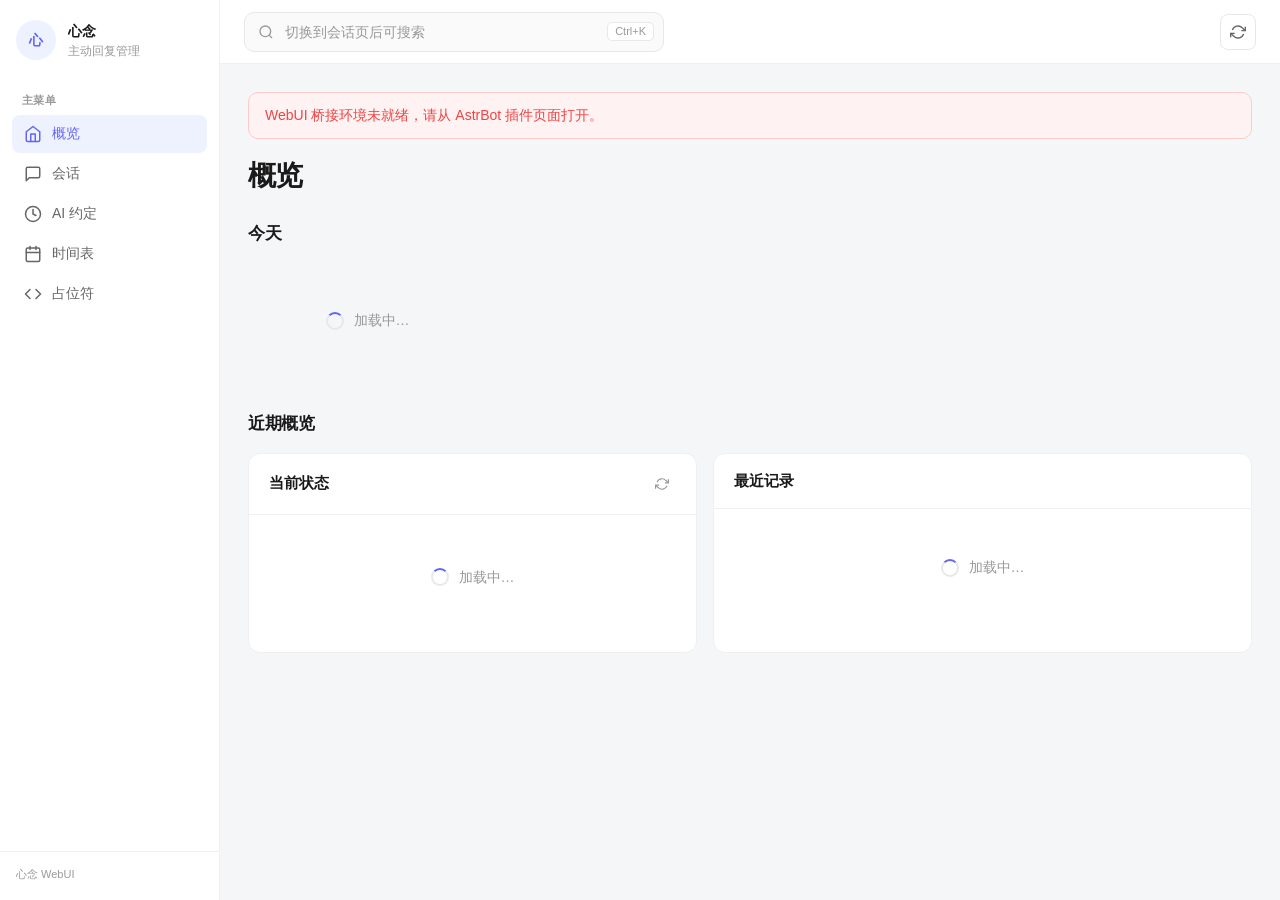
==== pages/webui/index.html @ fadb75a8 "feat(calendar): AI 预览加「全部清空」按钮 + 应用后提示因日期非法被跳过的条数 Co-Authored-By: Devin AI <158243242+devin-ai-integ" ====
<!doctype html>
<html lang="">
  <head>
    <meta charset="utf-8" />
    <meta name="viewport" content="width=device-width, initial-scale=1" />
    <title></title>
    <link rel="stylesheet" href="./style.css" />
  </head>
  <body>
    <div class="app">
      <aside class="sidebar" id="sidebar">
        <div class="sidebar-user">
          <div class="avatar" id="sidebar-avatar" aria-hidden="true"></div>
          <div class="user-meta">
            <div class="user-name" id="sidebar-plugin-name"></div>
            <div class="user-role" id="sidebar-plugin-role"></div>
          </div>
        </div>

        <nav class="sidebar-nav" id="sidebar-nav" aria-label="">
          <div class="nav-section-label" id="nav-section-main"></div>
          <button type="button" class="nav-item active" data-view="dashboard" id="nav-dashboard">
            <span class="nav-icon" aria-hidden="true">
              <svg viewBox="0 0 24 24"><path d="M3 9l9-7 9 7v11a2 2 0 0 1-2 2H5a2 2 0 0 1-2-2z"/><polyline points="9 22 9 12 15 12 15 22"/></svg>
            </span>
            <span class="nav-label" id="nav-label-dashboard"></span>
          </button>
          <button type="button" class="nav-item" data-view="sessions" id="nav-sessions">
            <span class="nav-icon" aria-hidden="true">
              <svg viewBox="0 0 24 24"><path d="M21 15a2 2 0 0 1-2 2H7l-4 4V5a2 2 0 0 1 2-2h14a2 2 0 0 1 2 2z"/></svg>
            </span>
            <span class="nav-label" id="nav-label-sessions"></span>
          </button>
          <button type="button" class="nav-item" data-view="schedules" id="nav-schedules">
            <span class="nav-icon" aria-hidden="true">
              <svg viewBox="0 0 24 24"><circle cx="12" cy="12" r="10"/><polyline points="12 6 12 12 16 14"/></svg>
            </span>
            <span class="nav-label" id="nav-label-schedules"></span>
          </button>
          <button type="button" class="nav-item" data-view="calendar" id="nav-calendar">
            <span class="nav-icon" aria-hidden="true">
              <svg viewBox="0 0 24 24"><rect x="3" y="4" width="18" height="18" rx="2" ry="2"/><line x1="16" y1="2" x2="16" y2="6"/><line x1="8" y1="2" x2="8" y2="6"/><line x1="3" y1="10" x2="21" y2="10"/></svg>
            </span>
            <span class="nav-label" id="nav-label-calendar"></span>
          </button>
          <button type="button" class="nav-item" data-view="placeholders" id="nav-placeholders">
            <span class="nav-icon" aria-hidden="true">
              <svg viewBox="0 0 24 24"><polyline points="16 18 22 12 16 6"/><polyline points="8 6 2 12 8 18"/></svg>
            </span>
            <span class="nav-label" id="nav-label-placeholders"></span>
          </button>
        </nav>

        <div class="sidebar-footer">
          <span id="sidebar-version"></span>
        </div>
      </aside>

      <div class="app-main">
        <header class="topbar">
          <button type="button" class="menu-toggle" id="menu-toggle" aria-label="">
            <svg viewBox="0 0 24 24" aria-hidden="true"><line x1="3" y1="12" x2="21" y2="12"/><line x1="3" y1="6" x2="21" y2="6"/><line x1="3" y1="18" x2="21" y2="18"/></svg>
          </button>

          <div class="search-box">
            <svg class="search-icon" viewBox="0 0 24 24" aria-hidden="true"><circle cx="11" cy="11" r="8"/><line x1="21" y1="21" x2="16.65" y2="16.65"/></svg>
            <input type="search" id="search-input" autocomplete="off" />
            <kbd class="search-kbd" id="search-kbd" hidden></kbd>
          </div>

          <div class="topbar-tools">
            <button type="button" class="tool-btn" id="btn-refresh" title="">
              <svg viewBox="0 0 24 24" aria-hidden="true"><path d="M23 4v6h-6"/><path d="M1 20v-6h6"/><path d="M3.51 9a9 9 0 0 1 14.85-3.36L23 10M1 14l4.64 4.36A9 9 0 0 0 20.49 15"/></svg>
            </button>
            <button type="button" class="tool-btn tool-btn-primary" id="btn-add-session" style="display:none;">
              <svg viewBox="0 0 24 24" aria-hidden="true"><line x1="12" y1="5" x2="12" y2="19"/><line x1="5" y1="12" x2="19" y2="12"/></svg>
            </button>
          </div>
        </header>

        <main class="content">
          <div id="global-error" class="alert alert-error" style="display:none;" role="alert"></div>

          <div class="view view-active" id="view-dashboard" data-view="dashboard">
            <header class="page-header">
              <h1 class="page-title" id="page-title-dashboard"></h1>
            </header>

            <section class="content-section">
              <h2 class="section-title" id="section-today"></h2>
              <div class="metrics-grid" id="dash-stats-grid">
                <div class="loading"><div class="spinner"></div><span class="loading-text"></span></div>
              </div>
            </section>

            <section class="content-section">
              <h2 class="section-title" id="section-recent"></h2>
              <div class="panel-grid">
                <article class="panel">
                  <header class="panel-head">
                    <h3 class="panel-title" id="hdr-plugin-status"></h3>
                    <button type="button" class="panel-action" id="btn-refresh-panel" title="">
                      <svg viewBox="0 0 24 24" aria-hidden="true"><path d="M23 4v6h-6"/><path d="M1 20v-6h6"/><path d="M3.51 9a9 9 0 0 1 14.85-3.36L23 10M1 14l4.64 4.36A9 9 0 0 0 20.49 15"/></svg>
                    </button>
                  </header>
                  <div class="panel-body" id="plugin-status-rows">
                    <div class="loading"><div class="spinner"></div><span class="loading-text"></span></div>
                  </div>
                </article>

                <article class="panel">
                  <header class="panel-head">
                    <h3 class="panel-title" id="hdr-recent-activity"></h3>
                  </header>
                  <div class="panel-body panel-body-flush" id="timeline">
                    <div class="loading"><div class="spinner"></div><span class="loading-text"></span></div>
                  </div>
                </article>
              </div>
            </section>
          </div>

          <div class="view" id="view-schedules" data-view="schedules">
            <header class="page-header">
              <h1 class="page-title" id="page-title-schedules"></h1>
            </header>
            <article class="panel panel-table">
              <header class="panel-head">
                <h3 class="panel-title" id="hdr-schedule-list"></h3>
              </header>
              <div class="panel-body panel-body-flush" id="schedules-container">
                <div class="loading"><div class="spinner"></div><span class="loading-text"></span></div>
              </div>
            </article>
          </div>

          <div class="view" id="view-placeholders" data-view="placeholders">
            <header class="page-header">
              <h1 class="page-title" id="page-title-placeholders"></h1>
              <p class="page-subtitle" id="placeholders-subtitle"></p>
            </header>
            <div id="placeholders-container"></div>
          </div>

          <div class="view" id="view-calendar" data-view="calendar">
            <header class="page-header">
              <h1 class="page-title" id="page-title-calendar"></h1>
              <p class="page-subtitle" id="calendar-subtitle"></p>
            </header>

            <section class="content-section">
              <div class="calendar-toggle-row">
                <label class="switch">
                  <input type="checkbox" id="calendar-enable-toggle" />
                  <span class="switch-track" aria-hidden="true"></span>
                </label>
                <div class="calendar-toggle-text">
                  <span class="calendar-toggle-label" id="calendar-enable-label"></span>
                  <span class="calendar-toggle-hint" id="calendar-enable-hint"></span>
                </div>
              </div>
            </section>

            <div id="calendar-disabled-state" style="display:none;"></div>

            <section class="content-section" id="calendar-body" style="display:none;">
              <article class="panel" style="margin-bottom:16px;">
                <header class="panel-head">
                  <h3 class="panel-title" id="calendar-display-title"></h3>
                </header>
                <div class="panel-body">
                  <div class="cal-settings-row">
                    <div class="cal-form-field">
                      <label id="cal-sep-label" for="cal-sep-input"></label>
                      <input type="text" id="cal-sep-input" maxlength="20" />
                      <span class="cal-field-hint" id="cal-sep-hint"></span>
                    </div>
                    <div class="cal-form-field">
                      <label id="cal-empty-label" for="cal-empty-input"></label>
                      <input type="text" id="cal-empty-input" maxlength="200" />
                      <span class="cal-field-hint" id="cal-empty-hint"></span>
                    </div>
                    <button type="button" class="btn btn-ghost btn-sm" id="cal-settings-save"></button>
                  </div>
                </div>
              </article>

              <article class="panel" style="margin-bottom:16px;">
                <header class="panel-head">
                  <h3 class="panel-title" id="cal-ai-title"></h3>
                </header>
                <div class="panel-body">
                  <p class="cal-ai-subtitle" id="cal-ai-subtitle"></p>
                  <div class="cal-ai-form">
                    <div class="cal-form-field cal-ai-provider-field">
                      <label id="cal-ai-provider-label" for="cal-ai-provider"></label>
                      <select id="cal-ai-provider"></select>
                      <span class="cal-field-hint" id="cal-ai-provider-hint"></span>
                    </div>
                    <div class="cal-form-field">
                      <label id="cal-ai-prompt-label" for="cal-ai-prompt-input"></label>
                      <textarea id="cal-ai-prompt-input" rows="2" maxlength="200"></textarea>
                      <span class="cal-field-hint" id="cal-ai-prompt-hint"></span>
                    </div>
                    <div class="cal-ai-actions">
                      <button type="button" class="btn btn-primary btn-sm" id="cal-ai-generate"></button>
                    </div>
                  </div>
                  <div class="cal-ai-result" id="cal-ai-result" style="display:none;">
                    <div class="cal-ai-result-head">
                      <span class="cal-ai-result-title" id="cal-ai-result-title"></span>
                      <div class="cal-ai-result-head-actions">
                        <button type="button" class="btn btn-ghost btn-sm cal-ai-add-row" id="cal-ai-add-row"></button>
                        <button type="button" class="btn btn-ghost btn-sm cal-ai-clear-all" id="cal-ai-clear-all"></button>
                      </div>
                    </div>
                    <div class="cal-ai-preview" id="cal-ai-preview"></div>
                    <p class="cal-field-hint cal-ai-apply-hint" id="cal-ai-apply-hint"></p>
                    <div class="cal-ai-result-actions">
                      <button type="button" class="btn btn-ghost btn-sm" id="cal-ai-apply-merge"></button>
                      <button type="button" class="btn btn-primary btn-sm" id="cal-ai-apply-replace"></button>
                    </div>
                  </div>
                </div>
              </article>

              <article class="panel">
                <header class="panel-head calendar-head">
                  <div class="calendar-nav">
                    <button type="button" class="tool-btn" id="cal-prev" title="">
                      <svg viewBox="0 0 24 24" aria-hidden="true"><polyline points="15 18 9 12 15 6"/></svg>
                    </button>
                    <h3 class="panel-title calendar-month-title" id="calendar-month-title"></h3>
                    <button type="button" class="tool-btn" id="cal-next" title="">
                      <svg viewBox="0 0 24 24" aria-hidden="true"><polyline points="9 18 15 12 9 6"/></svg>
                    </button>
                    <button type="button" class="btn btn-ghost btn-sm" id="cal-today"></button>
                  </div>
                  <div class="calendar-tools">
                    <button type="button" class="btn btn-ghost btn-sm" id="cal-import"></button>
                    <button type="button" class="btn btn-ghost btn-sm" id="cal-export"></button>
                    <button type="button" class="btn btn-ghost btn-sm" id="cal-clear-month"></button>
                    <button type="button" class="btn btn-ghost btn-sm" id="cal-clear-year"></button>
                    <button type="button" class="btn btn-danger btn-sm" id="cal-clear-all"></button>
                    <input type="file" id="cal-import-file" accept=".yaml,.yml,application/x-yaml,text/yaml" hidden />
                  </div>
                </header>
                <div class="panel-body">
                  <div class="calendar-weekdays" id="calendar-weekdays"></div>
                  <div class="calendar-grid" id="calendar-grid"></div>
                </div>
              </article>
            </section>
          </div>

          <div class="view" id="view-sessions" data-view="sessions">
            <header class="page-header">
              <h1 class="page-title" id="page-title-sessions"></h1>
            </header>

            <section class="content-section">
              <div class="metrics-grid metrics-grid-3" id="sess-stats-grid">
                <div class="metric-card">
                  <div class="metric-card-top">
                    <span class="metric-label" id="lbl-stat-total"></span>
                  </div>
                  <div class="metric-value" id="count-total">—</div>
                </div>
                <div class="metric-card">
                  <div class="metric-card-top">
                    <span class="metric-label" id="lbl-stat-active"></span>
                  </div>
                  <div class="metric-value metric-value--success" id="count-active">—</div>
                </div>
                <div class="metric-card">
                  <div class="metric-card-top">
                    <span class="metric-label" id="lbl-stat-inactive"></span>
                  </div>
                  <div class="metric-value" id="count-inactive">—</div>
                </div>
              </div>
            </section>

            <article class="panel panel-table">
              <header class="panel-head">
                <h3 class="panel-title" id="hdr-session-list"></h3>
              </header>
              <div class="panel-body panel-body-flush" id="sessions-container">
                <div class="loading"><div class="spinner"></div><span class="loading-text"></span></div>
              </div>
            </article>
          </div>
        </main>
      </div>
    </div>

    <div class="sidebar-backdrop" id="sidebar-backdrop"></div>

    <div class="dialog-overlay" id="add-dialog" style="display:none;" role="dialog" aria-modal="true">
      <div class="dialog">
        <header class="dialog-header" id="dialog-add-title"></header>
        <div class="dialog-body">
          <label for="input-session-id" id="label-session-id"></label>
          <input type="text" id="input-session-id" />
          <div class="form-hint" id="session-id-hint"></div>
        </div>
        <footer class="dialog-footer">
          <button type="button" class="btn btn-ghost" id="btn-dialog-cancel"></button>
          <button type="button" class="btn btn-primary" id="submit-btn"></button>
        </footer>
      </div>
    </div>

    <div class="dialog-overlay" id="session-detail-dialog" style="display:none;" role="dialog" aria-modal="true" aria-labelledby="detail-title">
      <div class="dialog dialog-lg">
        <header class="dialog-header" id="detail-title"></header>
        <div class="dialog-body dialog-body-scroll" id="detail-body"></div>
        <footer class="dialog-footer">
          <button type="button" class="btn btn-ghost" id="btn-detail-close"></button>
        </footer>
      </div>
    </div>

    <div class="dialog-overlay" id="confirm-dialog" style="display:none;" role="alertdialog" aria-modal="true" aria-labelledby="confirm-title" aria-describedby="confirm-message">
      <div class="dialog">
        <header class="dialog-header" id="confirm-title"></header>
        <div class="dialog-body" id="confirm-message"></div>
        <footer class="dialog-footer">
          <button type="button" class="btn btn-ghost" id="btn-confirm-cancel"></button>
          <button type="button" class="btn btn-danger" id="btn-confirm-ok"></button>
        </footer>
      </div>
    </div>

    <div class="dialog-overlay" id="calendar-day-dialog" style="display:none;" role="dialog" aria-modal="true" aria-labelledby="cal-day-title">
      <div class="dialog dialog-lg">
        <header class="dialog-header" id="cal-day-title"></header>
        <div class="dialog-body dialog-body-scroll">
          <div id="cal-day-events"></div>
          <div class="cal-event-form">
            <label id="cal-form-text-label" for="cal-form-text"></label>
            <input type="text" id="cal-form-text" maxlength="200" />
            <div class="cal-form-row">
              <div class="cal-form-field">
                <label id="cal-form-year-label" for="cal-form-year"></label>
                <input type="number" id="cal-form-year" min="1970" max="9999" step="1" />
                <span class="cal-field-hint" id="cal-form-year-hint" style="display:none;"></span>
              </div>
              <div class="cal-form-field">
                <label id="cal-form-repeat-label" for="cal-form-repeat"></label>
                <select id="cal-form-repeat"></select>
              </div>
            </div>
          </div>
        </div>
        <footer class="dialog-footer">
          <button type="button" class="btn btn-ghost" id="cal-day-close"></button>
          <button type="button" class="btn btn-primary" id="cal-day-save"></button>
        </footer>
      </div>
    </div>

    <script type="module" src="./app.js"></script>
  </body>
</html>
---- pages/webui/style.css ----
:root {
  --bg: #f5f6f8;
  --sidebar-bg: #ffffff;
  --surface: #ffffff;
  --border: #f0f0f0;
  --border-strong: #e8e8e8;
  --text: #1a1a1a;
  --text-secondary: #666666;
  --text-muted: #999999;
  --primary: #6366f1;
  --primary-hover: #4f46e5;
  --primary-soft: #eef2ff;
  --success: #10b981;
  --success-soft: #ecfdf5;
  --warning: #f59e0b;
  --warning-soft: #fffbeb;
  --danger: #ef4444;
  --danger-soft: #fef2f2;
  --sidebar-w: 220px;
  --topbar-h: 64px;
  --radius: 10px;
  --radius-lg: 12px;
  --font: -apple-system, BlinkMacSystemFont, "Segoe UI", "Noto Sans SC", "PingFang SC", sans-serif;
  --mono: ui-monospace, Consolas, monospace;
  --ease: 160ms ease;
}

*,
*::before,
*::after {
  box-sizing: border-box;
  margin: 0;
  padding: 0;
}

html {
  background: var(--bg);
}

body {
  width: 100%;
  min-height: 100vh;
  color: var(--text);
  font-family: var(--font);
  font-size: 14px;
  line-height: 1.5;
  background: var(--bg);
  -webkit-font-smoothing: antialiased;
}

svg {
  display: block;
}

.app {
  display: flex;
  width: 100%;
  min-height: 100vh;
}

/* —— Sidebar —— */
.sidebar {
  position: fixed;
  top: 0;
  left: 0;
  bottom: 0;
  z-index: 40;
  display: flex;
  flex-direction: column;
  width: var(--sidebar-w);
  border-right: 1px solid var(--border);
  background: var(--sidebar-bg);
  transition: transform var(--ease);
}

.sidebar-user {
  display: flex;
  align-items: center;
  gap: 12px;
  padding: 20px 16px 16px;
}

.avatar {
  display: flex;
  width: 40px;
  height: 40px;
  align-items: center;
  justify-content: center;
  flex-shrink: 0;
  border-radius: 50%;
  color: var(--primary);
  background: var(--primary-soft);
  font-size: 0.875rem;
  font-weight: 700;
}

.user-name {
  overflow: hidden;
  color: var(--text);
  font-size: 0.875rem;
  font-weight: 600;
  text-overflow: ellipsis;
  white-space: nowrap;
}

.user-role {
  overflow: hidden;
  color: var(--text-muted);
  font-size: 0.75rem;
  text-overflow: ellipsis;
  white-space: nowrap;
}

.sidebar-nav {
  flex: 1;
  padding: 8px 12px;
  overflow-y: auto;
}

.nav-section-label {
  padding: 8px 10px 6px;
  color: var(--text-muted);
  font-size: 0.6875rem;
  font-weight: 600;
  letter-spacing: 0.04em;
  text-transform: uppercase;
}

.nav-item {
  display: flex;
  width: 100%;
  align-items: center;
  gap: 10px;
  margin-bottom: 2px;
  padding: 10px 12px;
  border: none;
  border-radius: 8px;
  color: var(--text-secondary);
  background: transparent;
  font-size: 0.875rem;
  font-weight: 500;
  text-align: left;
  cursor: pointer;
  transition: color var(--ease), background var(--ease);
}

.nav-item:hover {
  color: var(--text);
  background: #f9fafb;
}

.nav-item.active {
  color: var(--primary);
  background: var(--primary-soft);
}

.nav-icon {
  display: flex;
  width: 18px;
  height: 18px;
  flex-shrink: 0;
}

.nav-icon svg {
  width: 18px;
  height: 18px;
  stroke: currentColor;
  fill: none;
  stroke-width: 2;
  stroke-linecap: round;
  stroke-linejoin: round;
}

.sidebar-footer {
  padding: 14px 16px 18px;
  border-top: 1px solid var(--border);
  color: var(--text-muted);
  font-size: 0.6875rem;
  line-height: 1.5;
}

/* —— Main area —— */
.app-main {
  display: flex;
  min-width: 0;
  min-height: 100vh;
  margin-left: var(--sidebar-w);
  flex: 1;
  flex-direction: column;
  background: var(--bg);
}

.topbar {
  display: flex;
  height: var(--topbar-h);
  align-items: center;
  gap: 12px;
  padding: 0 24px;
  border-bottom: 1px solid var(--border);
  background: var(--surface);
  flex-shrink: 0;
}

.menu-toggle {
  display: none;
  width: 36px;
  height: 36px;
  align-items: center;
  justify-content: center;
  border: 1px solid var(--border-strong);
  border-radius: 8px;
  color: var(--text-secondary);
  background: var(--surface);
  cursor: pointer;
}

.menu-toggle svg {
  width: 18px;
  height: 18px;
  stroke: currentColor;
  fill: none;
  stroke-width: 2;
}

.search-box {
  position: relative;
  display: flex;
  flex: 1;
  max-width: 420px;
  align-items: center;
}

.search-icon {
  position: absolute;
  left: 14px;
  width: 16px;
  height: 16px;
  stroke: var(--text-muted);
  fill: none;
  stroke-width: 2;
  pointer-events: none;
}

.search-box input {
  width: 100%;
  height: 40px;
  padding: 0 72px 0 40px;
  border: 1px solid var(--border-strong);
  border-radius: 10px;
  outline: none;
  color: var(--text);
  background: #fafafa;
  font-size: 0.875rem;
  transition: border-color var(--ease), background var(--ease), box-shadow var(--ease);
}

.search-box input:focus {
  border-color: var(--primary);
  background: var(--surface);
  box-shadow: 0 0 0 3px rgba(99, 102, 241, 0.1);
}

.search-box input::placeholder {
  color: var(--text-muted);
}

.search-kbd {
  position: absolute;
  right: 10px;
  padding: 3px 7px;
  border: 1px solid var(--border-strong);
  border-radius: 5px;
  color: var(--text-muted);
  background: var(--surface);
  font-family: var(--font);
  font-size: 0.6875rem;
  line-height: 1;
  pointer-events: none;
}

.topbar-tools {
  display: flex;
  margin-left: auto;
  gap: 8px;
  align-items: center;
}

.tool-btn {
  display: inline-flex;
  width: 36px;
  height: 36px;
  align-items: center;
  justify-content: center;
  border: 1px solid var(--border-strong);
  border-radius: 8px;
  color: var(--text-secondary);
  background: var(--surface);
  cursor: pointer;
  transition: color var(--ease), border-color var(--ease), background var(--ease);
}

.tool-btn svg {
  width: 16px;
  height: 16px;
  stroke: currentColor;
  fill: none;
  stroke-width: 2;
}

.tool-btn:hover {
  color: var(--primary);
  border-color: #c7d2fe;
  background: var(--primary-soft);
}

.tool-btn-primary {
  border-color: var(--primary);
  color: #fff;
  background: var(--primary);
}

.tool-btn-primary:hover {
  border-color: var(--primary-hover);
  color: #fff;
  background: var(--primary-hover);
}

.content {
  flex: 1;
  padding: 28px 28px 32px;
  background: var(--bg);
}

.view {
  display: none;
}

.view.view-active {
  display: block;
  animation: fade-in 240ms ease;
}

@keyframes fade-in {
  from {
    opacity: 0;
    transform: translateY(6px);
  }
  to {
    opacity: 1;
    transform: translateY(0);
  }
}

.page-header {
  margin-bottom: 28px;
}

.page-title {
  color: var(--text);
  font-size: 1.75rem;
  font-weight: 700;
  letter-spacing: -0.03em;
  line-height: 1.2;
}

.page-subtitle {
  margin-top: 8px;
  color: var(--text-secondary);
  font-size: 0.875rem;
}

.content-section {
  margin-bottom: 32px;
}

.section-title {
  margin-bottom: 16px;
  color: var(--text);
  font-size: 1.0625rem;
  font-weight: 700;
  letter-spacing: -0.02em;
}

/* —— Metrics —— */
.metrics-grid {
  display: grid;
  grid-template-columns: repeat(4, 1fr);
  gap: 16px;
}

.metrics-grid-3 {
  grid-template-columns: repeat(3, 1fr);
}

.metric-card {
  padding: 20px 22px;
  border: 1px solid var(--border);
  border-radius: var(--radius-lg);
  background: var(--surface);
}

.metric-card-top {
  display: flex;
  align-items: center;
  justify-content: space-between;
  margin-bottom: 12px;
}

.metric-label {
  color: var(--text-muted);
  font-size: 0.8125rem;
  font-weight: 500;
}

.metric-value {
  color: var(--text);
  font-size: 1.875rem;
  font-weight: 700;
  letter-spacing: -0.03em;
  font-variant-numeric: tabular-nums;
  line-height: 1.1;
}

.metric-value--success {
  color: var(--success);
}

.metric-value .status-text {
  display: inline-flex;
  align-items: center;
  font-size: 1rem;
  font-weight: 600;
}

.status-dot {
  width: 7px;
  height: 7px;
  margin-right: 8px;
  border-radius: 50%;
}

.status-dot.running {
  background: var(--success);
}

.status-dot.stopped {
  background: #d1d5db;
}

/* —— Panels —— */
.panel-grid {
  display: grid;
  grid-template-columns: 1fr 1.2fr;
  gap: 16px;
}

.panel {
  overflow: hidden;
  border: 1px solid var(--border);
  border-radius: var(--radius-lg);
  background: var(--surface);
}

.panel-head {
  display: flex;
  align-items: center;
  justify-content: space-between;
  gap: 12px;
  padding: 16px 20px;
  border-bottom: 1px solid var(--border);
}

.panel-title {
  color: var(--text);
  font-size: 0.9375rem;
  font-weight: 600;
}

.panel-action {
  display: inline-flex;
  width: 28px;
  height: 28px;
  align-items: center;
  justify-content: center;
  border: none;
  border-radius: 6px;
  color: var(--text-muted);
  background: transparent;
  cursor: pointer;
  transition: color var(--ease), background var(--ease);
}

.panel-action svg {
  width: 14px;
  height: 14px;
  stroke: currentColor;
  fill: none;
  stroke-width: 2;
}

.panel-action:hover {
  color: var(--primary);
  background: var(--primary-soft);
}

.panel-body {
  padding: 4px 20px 16px;
}

.panel-body-flush {
  padding: 0;
}

.panel-meta {
  padding: 0 20px 12px;
  color: var(--text-muted);
  font-size: 0.75rem;
}

/* —— Info rows —— */
.info-row {
  display: flex;
  justify-content: space-between;
  align-items: center;
  gap: 16px;
  padding: 14px 0;
  border-bottom: 1px solid var(--border);
}

.info-row:last-child {
  border-bottom: none;
}

.info-label {
  color: var(--text-muted);
  font-size: 0.875rem;
}

.info-value {
  color: var(--text);
  font-size: 0.875rem;
  font-weight: 600;
}

.tags {
  display: flex;
  flex-wrap: wrap;
  justify-content: flex-end;
  gap: 8px;
}

.tag {
  display: inline-flex;
  align-items: center;
  gap: 5px;
  padding: 4px 12px;
  border-radius: 999px;
  font-size: 0.75rem;
  font-weight: 500;
}

.tag.on {
  color: var(--primary);
  background: var(--primary-soft);
}

.tag.off {
  color: var(--text-muted);
  background: #f3f4f6;
}

.tag-dot {
  width: 5px;
  height: 5px;
  border-radius: 50%;
  background: currentColor;
}

/* —— Activity list —— */
.activity-list {
  display: flex;
  flex-direction: column;
}

.activity-item {
  display: flex;
  align-items: center;
  justify-content: space-between;
  gap: 16px;
  padding: 16px 20px;
  border-bottom: 1px solid var(--border);
}

.activity-item:last-child {
  border-bottom: none;
}

.activity-main {
  min-width: 0;
  flex: 1;
}

.activity-title {
  margin-bottom: 4px;
  color: var(--text);
  font-size: 0.875rem;
  font-weight: 600;
}

.activity-desc {
  overflow: hidden;
  color: var(--text-muted);
  font-size: 0.8125rem;
  text-overflow: ellipsis;
  white-space: nowrap;
}

.activity-pill {
  flex-shrink: 0;
  padding: 4px 12px;
  border-radius: 999px;
  font-size: 0.75rem;
  font-weight: 500;
  white-space: nowrap;
}

.activity-pill.success {
  color: var(--primary);
  background: var(--primary-soft);
}

.activity-pill.warning {
  color: #b45309;
  background: var(--warning-soft);
}

.activity-pill.info {
  color: #6b7280;
  background: #f3f4f6;
}

/* —— Table —— */
.table-wrap {
  overflow-x: auto;
}

table {
  width: 100%;
  border-collapse: collapse;
  font-size: 0.875rem;
}

thead th {
  padding: 14px 20px;
  border-bottom: 1px solid var(--border);
  color: var(--text-muted);
  font-size: 0.8125rem;
  font-weight: 500;
  text-align: left;
  white-space: nowrap;
}

tbody tr {
  border-bottom: 1px solid var(--border);
  transition: background var(--ease);
}

tbody tr:last-child {
  border-bottom: none;
}

tbody tr:hover {
  background: #fafafa;
}

td {
  padding: 16px 20px;
  color: var(--text-secondary);
  vertical-align: middle;
}

td:first-child {
  color: var(--text);
  font-weight: 500;
}

.badge {
  display: inline-block;
  margin-right: 4px;
  padding: 4px 10px;
  border-radius: 999px;
  font-size: 0.75rem;
  font-weight: 500;
}

.badge-secondary {
  color: var(--text-secondary);
  background: #f3f4f6;
}

.badge-success {
  color: #047857;
  background: var(--success-soft);
}

.badge-warning {
  color: #b45309;
  background: var(--warning-soft);
}

.badge-info {
  color: var(--primary);
  background: var(--primary-soft);
}

code {
  padding: 2px 6px;
  border-radius: 4px;
  color: var(--text-secondary);
  background: #f3f4f6;
  font-family: var(--mono);
  font-size: 0.8125rem;
}

.ph-group + .ph-group {
  margin-top: 20px;
}

.ph-group-head {
  flex-direction: column;
  align-items: flex-start;
  gap: 4px;
}

.ph-group-hint {
  color: var(--text-muted);
  font-size: 0.8125rem;
  font-weight: 400;
}

.ph-chip-grid {
  display: grid;
  grid-template-columns: repeat(auto-fill, minmax(260px, 1fr));
  gap: 10px;
}

.ph-chip {
  display: flex;
  flex-direction: column;
  align-items: flex-start;
  gap: 4px;
  padding: 10px 12px;
  border: 1px solid var(--border-strong);
  border-radius: var(--radius);
  background: var(--surface);
  cursor: pointer;
  text-align: left;
  transition: border-color var(--ease), background var(--ease), transform var(--ease);
}

.ph-chip:hover {
  border-color: var(--primary);
  background: var(--primary-soft);
  transform: translateY(-1px);
}

.ph-chip:active {
  transform: translateY(0);
}

.ph-chip-token {
  color: var(--primary);
  background: transparent;
  padding: 0;
  font-size: 0.8125rem;
  font-weight: 600;
}

.ph-chip-desc {
  color: var(--text-secondary);
  font-size: 0.75rem;
  line-height: 1.4;
}

.ph-chip-copied {
  border-color: var(--success);
  background: var(--success-soft);
}

.ph-chip-copied .ph-chip-token {
  color: var(--success);
}

.text-muted {
  color: var(--text-muted);
}

.text-success {
  color: var(--success);
  font-weight: 500;
}

.text-note {
  color: var(--text-muted);
  font-size: 0.8125rem;
}

.btn-text {
  padding: 4px 8px;
  border: none;
  border-radius: 6px;
  color: var(--danger);
  background: transparent;
  font-size: 0.8125rem;
  font-weight: 500;
  cursor: pointer;
  transition: background var(--ease);
}

.btn-text:hover {
  background: var(--danger-soft);
}

/* —— Buttons —— */
.btn {
  display: inline-flex;
  min-height: 36px;
  align-items: center;
  justify-content: center;
  padding: 0 16px;
  border: 1px solid transparent;
  border-radius: 8px;
  font-size: 0.875rem;
  font-weight: 500;
  cursor: pointer;
  transition: background var(--ease), border-color var(--ease);
}

.btn-primary {
  color: #fff;
  background: var(--primary);
}

.btn-primary:hover:not(:disabled) {
  background: var(--primary-hover);
}

.btn-ghost {
  border-color: var(--border-strong);
  color: var(--text-secondary);
  background: var(--surface);
}

.btn-ghost:hover:not(:disabled) {
  background: #f9fafb;
}

.btn-danger {
  color: #fff;
  background: var(--danger);
}

.btn-danger:hover:not(:disabled) {
  background: #dc2626;
}

.btn:disabled {
  opacity: 0.5;
  cursor: not-allowed;
}

/* —— Empty / loading —— */
.empty-state {
  padding: 48px 24px;
  color: var(--text-muted);
  text-align: center;
}

.empty-state-icon {
  display: inline-flex;
  width: 52px;
  height: 52px;
  align-items: center;
  justify-content: center;
  margin-bottom: 14px;
  border-radius: 50%;
  color: #d1d5db;
  background: #f9fafb;
}

.empty-state-icon svg {
  width: 26px;
  height: 26px;
  stroke: currentColor;
  fill: none;
  stroke-width: 1.5;
}

.empty-state h5 {
  margin-bottom: 8px;
  color: var(--text);
  font-size: 1rem;
  font-weight: 600;
}

.empty-state p {
  max-width: 360px;
  margin: 0 auto 18px;
  font-size: 0.875rem;
  line-height: 1.6;
}

.loading {
  display: flex;
  align-items: center;
  justify-content: center;
  gap: 10px;
  padding: 48px;
  color: var(--text-muted);
  font-size: 0.875rem;
}

.spinner {
  width: 18px;
  height: 18px;
  border: 2px solid var(--border-strong);
  border-top-color: var(--primary);
  border-radius: 50%;
  animation: spin 0.7s linear infinite;
}

@keyframes spin {
  to { transform: rotate(360deg); }
}

.alert {
  margin-bottom: 20px;
  padding: 12px 16px;
  border-radius: var(--radius);
  font-size: 0.875rem;
}

.alert-error {
  border: 1px solid #fecaca;
  color: var(--danger);
  background: var(--danger-soft);
}

.toast-banner {
  position: fixed;
  top: 20px;
  right: 20px;
  z-index: 100;
  max-width: 360px;
  padding: 12px 18px;
  border: 1px solid var(--border);
  border-radius: var(--radius);
  background: var(--surface);
  box-shadow: 0 8px 30px rgba(0, 0, 0, 0.1);
  font-size: 0.875rem;
  animation: toast-in 200ms ease;
}

.toast-success {
  border-color: #bbf7d0;
  background: var(--success-soft);
}

.toast-error {
  border-color: #fecaca;
  background: var(--danger-soft);
}

.toast-warning {
  border-color: #fde68a;
  background: var(--warning-soft, #fffbeb);
}

@keyframes toast-in {
  from {
    opacity: 0;
    transform: translateY(-6px);
  }
  to {
    opacity: 1;
    transform: translateY(0);
  }
}

/* —— Clickable table rows —— */
.row-clickable {
  cursor: pointer;
}

.row-clickable:hover {
  background: #f5f5ff !important;
}

/* —— Schedule prompt cell —— */
.cell-prompt {
  max-width: 200px;
}

.prompt-preview-btn {
  padding: 0;
  border: none;
  color: var(--primary);
  background: transparent;
  font-size: 0.8125rem;
  text-align: left;
  cursor: pointer;
  text-decoration: underline;
  text-decoration-style: dotted;
  text-underline-offset: 3px;
  transition: color var(--ease);
}

.prompt-preview-btn:hover {
  color: var(--primary-hover);
}

.prompt-full-text {
  max-height: 240px;
  font-size: 0.875rem;
  line-height: 1.7;
}

.session-id-cell {
  display: block;
  margin-bottom: 4px;
}

/* —— Session detail —— */
.detail-section {
  padding: 8px 0;
}

.detail-section + .detail-section {
  border-top: 1px solid var(--border-strong);
  padding-top: 14px;
  margin-top: 4px;
}

.detail-section-title {
  margin-bottom: 2px;
  color: var(--text-muted);
  font-size: 0.6875rem;
  font-weight: 600;
  letter-spacing: 0.04em;
  text-transform: uppercase;
}

.info-row-col {
  flex-direction: column;
  align-items: flex-start;
  gap: 8px;
}

.message-preview {
  width: 100%;
  max-height: 80px;
  overflow-y: auto;
  padding: 8px 12px;
  border: 1px solid var(--border);
  border-radius: 6px;
  color: var(--text-secondary);
  background: #fafafa;
  font-size: 0.8125rem;
  line-height: 1.5;
  white-space: pre-wrap;
  word-break: break-all;
}

/* —— Dialog —— */
.dialog-overlay {
  position: fixed;
  inset: 0;
  z-index: 200;
  display: flex;
  align-items: center;
  justify-content: center;
  padding: 20px;
  background: rgba(0, 0, 0, 0.25);
  backdrop-filter: blur(2px);
}

.dialog {
  width: 100%;
  max-width: 440px;
  overflow: hidden;
  border: 1px solid var(--border);
  border-radius: var(--radius-lg);
  background: var(--surface);
  box-shadow: 0 16px 48px rgba(0, 0, 0, 0.12);
}

.dialog-lg {
  max-width: 540px;
}

.dialog-header {
  padding: 22px 24px 8px;
  font-size: 1.125rem;
  font-weight: 700;
  letter-spacing: -0.02em;
}

.dialog-body {
  padding: 8px 24px 20px;
}

.dialog-body-scroll {
  max-height: 60vh;
  overflow-y: auto;
  padding: 4px 24px 16px;
}

.dialog-footer {
  display: flex;
  justify-content: flex-end;
  gap: 10px;
  padding: 16px 24px 22px;
  border-top: 1px solid var(--border);
}

label {
  display: block;
  margin-bottom: 8px;
  color: var(--text-secondary);
  font-size: 0.875rem;
  font-weight: 500;
}

input[type="text"] {
  width: 100%;
  padding: 10px 14px;
  border: 1px solid var(--border-strong);
  border-radius: 8px;
  outline: none;
  color: var(--text);
  background: var(--surface);
  font-size: 0.875rem;
}

input[type="text"]:focus {
  border-color: var(--primary);
  box-shadow: 0 0 0 3px rgba(99, 102, 241, 0.12);
}

.form-hint {
  margin-top: 10px;
  color: var(--text-muted);
  font-size: 0.8125rem;
  line-height: 1.6;
}

/* —— Mobile sidebar —— */
.sidebar-backdrop {
  display: none;
  position: fixed;
  inset: 0;
  z-index: 30;
  background: rgba(0, 0, 0, 0.3);
}

.first-visit .content {
  animation: fade-in 500ms ease both;
}

@media (max-width: 900px) {
  .app-main {
    margin-left: 0;
  }

  .sidebar {
    position: fixed;
    top: 0;
    left: 0;
    bottom: 0;
    transform: translateX(-100%);
    box-shadow: 4px 0 24px rgba(0, 0, 0, 0.08);
  }

  .sidebar.is-open {
    transform: translateX(0);
  }

  .sidebar-backdrop.is-visible {
    display: block;
  }

  .menu-toggle {
    display: inline-flex;
  }

  .search-kbd {
    display: none;
  }

  .search-box {
    max-width: none;
  }

  .metrics-grid {
    grid-template-columns: repeat(2, 1fr);
  }

  .metrics-grid-3 {
    grid-template-columns: 1fr;
  }

  .panel-grid {
    grid-template-columns: 1fr;
  }

  .content {
    padding: 20px 16px 32px;
  }

  .topbar {
    padding: 0 16px;
  }
}

@media (max-width: 520px) {
  .metrics-grid {
    grid-template-columns: 1fr;
  }
}

@media (prefers-reduced-motion: reduce) {
  *,
  *::before,
  *::after {
    animation-duration: 0.01ms !important;
    transition-duration: 0.01ms !important;
  }
}

/* —— Calendar —— */
.btn-sm {
  min-height: 30px;
  padding: 0 10px;
  font-size: 0.8125rem;
}

.switch {
  position: relative;
  display: inline-flex;
  flex: 0 0 auto;
  width: 44px;
  height: 24px;
  cursor: pointer;
}

.switch input {
  position: absolute;
  opacity: 0;
  width: 0;
  height: 0;
}

.switch-track {
  position: absolute;
  inset: 0;
  background: var(--border-strong);
  border-radius: 999px;
  transition: background var(--ease);
}

.switch-track::after {
  content: "";
  position: absolute;
  top: 2px;
  left: 2px;
  width: 20px;
  height: 20px;
  background: #fff;
  border-radius: 50%;
  box-shadow: 0 1px 2px rgba(0, 0, 0, 0.2);
  transition: transform var(--ease);
}

.switch input:checked + .switch-track {
  background: var(--primary);
}

.switch input:checked + .switch-track::after {
  transform: translateX(20px);
}

.switch input:focus-visible + .switch-track {
  outline: 2px solid var(--primary);
  outline-offset: 2px;
}

.calendar-toggle-row {
  display: flex;
  align-items: center;
  gap: 14px;
  padding: 16px 18px;
  background: var(--surface);
  border: 1px solid var(--border-strong);
  border-radius: var(--radius-lg);
}

.calendar-toggle-text {
  display: flex;
  flex-direction: column;
  gap: 2px;
}

.calendar-toggle-label {
  font-weight: 600;
  color: var(--text);
}

.calendar-toggle-hint {
  font-size: 0.8125rem;
  color: var(--text-muted);
}

.calendar-head {
  flex-wrap: wrap;
  gap: 12px;
}

.calendar-nav {
  display: flex;
  align-items: center;
  gap: 8px;
}

.calendar-month-title {
  min-width: 120px;
  text-align: center;
}

.calendar-tools {
  display: flex;
  flex-wrap: wrap;
  gap: 8px;
}

.calendar-weekdays {
  display: grid;
  grid-template-columns: repeat(7, 1fr);
  gap: 6px;
  margin-bottom: 6px;
}

.calendar-weekday {
  padding: 6px 0;
  font-size: 0.8125rem;
  font-weight: 600;
  color: var(--text-muted);
  text-align: center;
}

.calendar-grid {
  display: grid;
  grid-template-columns: repeat(7, 1fr);
  gap: 6px;
}

.calendar-cell {
  display: flex;
  flex-direction: column;
  gap: 4px;
  min-height: 92px;
  padding: 6px;
  border: 1px solid var(--border);
  border-radius: 8px;
  background: var(--surface);
  cursor: pointer;
  text-align: left;
  transition: border-color var(--ease), background var(--ease);
}

.calendar-cell:hover:not(:disabled) {
  border-color: var(--primary);
  background: var(--primary-soft);
}

.calendar-cell:focus-visible {
  outline: 2px solid var(--primary);
  outline-offset: 1px;
}

.calendar-cell.is-outside {
  background: var(--bg);
  cursor: default;
  opacity: 0.55;
}

.calendar-cell.is-today {
  border-color: var(--primary);
  box-shadow: inset 0 0 0 1px var(--primary);
}

.calendar-cell-date {
  font-size: 0.8125rem;
  font-weight: 600;
  color: var(--text-secondary);
}

.calendar-cell.is-today .calendar-cell-date {
  color: var(--primary);
}

.calendar-cell-events {
  display: flex;
  flex-direction: column;
  gap: 3px;
  overflow: hidden;
}

.calendar-event-chip {
  padding: 2px 6px;
  font-size: 0.75rem;
  line-height: 1.3;
  color: var(--primary-hover);
  background: var(--primary-soft);
  border-radius: 5px;
  white-space: nowrap;
  overflow: hidden;
  text-overflow: ellipsis;
}

.calendar-event-more {
  font-size: 0.6875rem;
  color: var(--text-muted);
}

/* —— Calendar day dialog —— */
.cal-day-event-row {
  display: flex;
  align-items: center;
  gap: 10px;
  padding: 10px 0;
  border-bottom: 1px solid var(--border);
}

.cal-day-event-main {
  flex: 1;
  min-width: 0;
}

.cal-day-event-text {
  word-break: break-word;
}

.cal-day-event-meta {
  margin-top: 2px;
  font-size: 0.75rem;
  color: var(--text-muted);
}

.cal-day-empty {
  padding: 12px 0;
  color: var(--text-muted);
}

.cal-event-form {
  margin-top: 16px;
  padding-top: 16px;
  border-top: 1px dashed var(--border-strong);
}

.cal-event-form label {
  display: block;
  margin-bottom: 6px;
  font-size: 0.8125rem;
  font-weight: 600;
  color: var(--text-secondary);
}

.cal-event-form input,
.cal-event-form select {
  width: 100%;
  height: 38px;
  padding: 0 12px;
  border: 1px solid var(--border-strong);
  border-radius: 8px;
  font-size: 0.875rem;
  font-family: inherit;
  background: var(--surface);
  color: var(--text);
}

.cal-form-row {
  display: flex;
  gap: 12px;
  margin-top: 12px;
}

.cal-form-field {
  flex: 1;
}

.cal-row-actions {
  display: flex;
  gap: 6px;
}

.cal-settings-row {
  display: flex;
  gap: 16px;
  align-items: flex-end;
  flex-wrap: wrap;
}

.cal-settings-row .cal-form-field {
  min-width: 160px;
}

.cal-field-hint {
  display: block;
  margin-top: 4px;
  font-size: 12px;
  color: var(--text-muted, #888);
}

/* —— Calendar AI generation —— */
.cal-ai-subtitle {
  margin: 0 0 14px;
  font-size: 0.8125rem;
  color: var(--text-muted);
}

.cal-ai-form {
  display: flex;
  flex-direction: column;
  gap: 14px;
}

.cal-ai-form label {
  display: block;
  margin-bottom: 6px;
  font-size: 0.8125rem;
  font-weight: 600;
  color: var(--text-secondary);
}

.cal-ai-form select,
.cal-ai-form textarea {
  width: 100%;
  padding: 8px 12px;
  border: 1px solid var(--border-strong);
  border-radius: 8px;
  font-size: 0.875rem;
  font-family: inherit;
  background: var(--surface);
  color: var(--text);
}

.cal-ai-form select {
  height: 38px;
}

.cal-ai-form textarea {
  resize: vertical;
  min-height: 38px;
}

.cal-ai-provider-field {
  max-width: 360px;
}

.cal-ai-actions {
  display: flex;
  gap: 8px;
}

.cal-ai-result {
  margin-top: 16px;
  padding-top: 16px;
  border-top: 1px dashed var(--border-strong);
}

.cal-ai-result-head {
  display: flex;
  align-items: center;
  justify-content: space-between;
  gap: 12px;
  flex-wrap: wrap;
  margin-bottom: 10px;
}

.cal-ai-result-title {
  font-size: 0.875rem;
  font-weight: 600;
  color: var(--text-secondary);
}

.cal-ai-result-head-actions {
  display: flex;
  gap: 8px;
}

.cal-ai-result-actions {
  display: flex;
  gap: 8px;
  margin-top: 12px;
}

.cal-ai-apply-hint {
  margin: 10px 0 0;
}

.cal-ai-preview {
  max-height: 360px;
  overflow-y: auto;
}

.cal-ai-preview-row {
  display: flex;
  align-items: center;
  gap: 8px;
  padding: 6px 0;
  border-bottom: 1px solid var(--border);
}

.cal-ai-edit {
  height: 32px;
  padding: 0 8px;
  border: 1px solid var(--border-strong);
  border-radius: 6px;
  background: var(--surface);
  color: var(--text-primary);
  font-size: 0.85rem;
  box-sizing: border-box;
}

.cal-ai-edit:focus {
  outline: none;
  border-color: var(--accent, #6366f1);
}

.cal-ai-edit-month,
.cal-ai-edit-day {
  flex: 0 0 48px;
  width: 48px;
  text-align: center;
  font-variant-numeric: tabular-nums;
}

.cal-ai-edit-sep {
  flex: 0 0 auto;
  color: var(--text-muted);
}

.cal-ai-edit-text {
  flex: 1;
  min-width: 0;
}

.cal-ai-edit-repeat {
  flex: 0 0 auto;
  max-width: 150px;
}

.cal-ai-row-del {
  flex: 0 0 auto;
}

@media (max-width: 640px) {
  .cal-ai-preview-row {
    flex-wrap: wrap;
  }
  .cal-ai-edit-text {
    flex: 1 1 100%;
    order: 5;
  }
}

@media (max-width: 640px) {
  .calendar-cell {
    min-height: 64px;
  }

  .cal-form-row {
    flex-direction: column;
  }

  .cal-settings-row {
    flex-direction: column;
    align-items: stretch;
  }
}
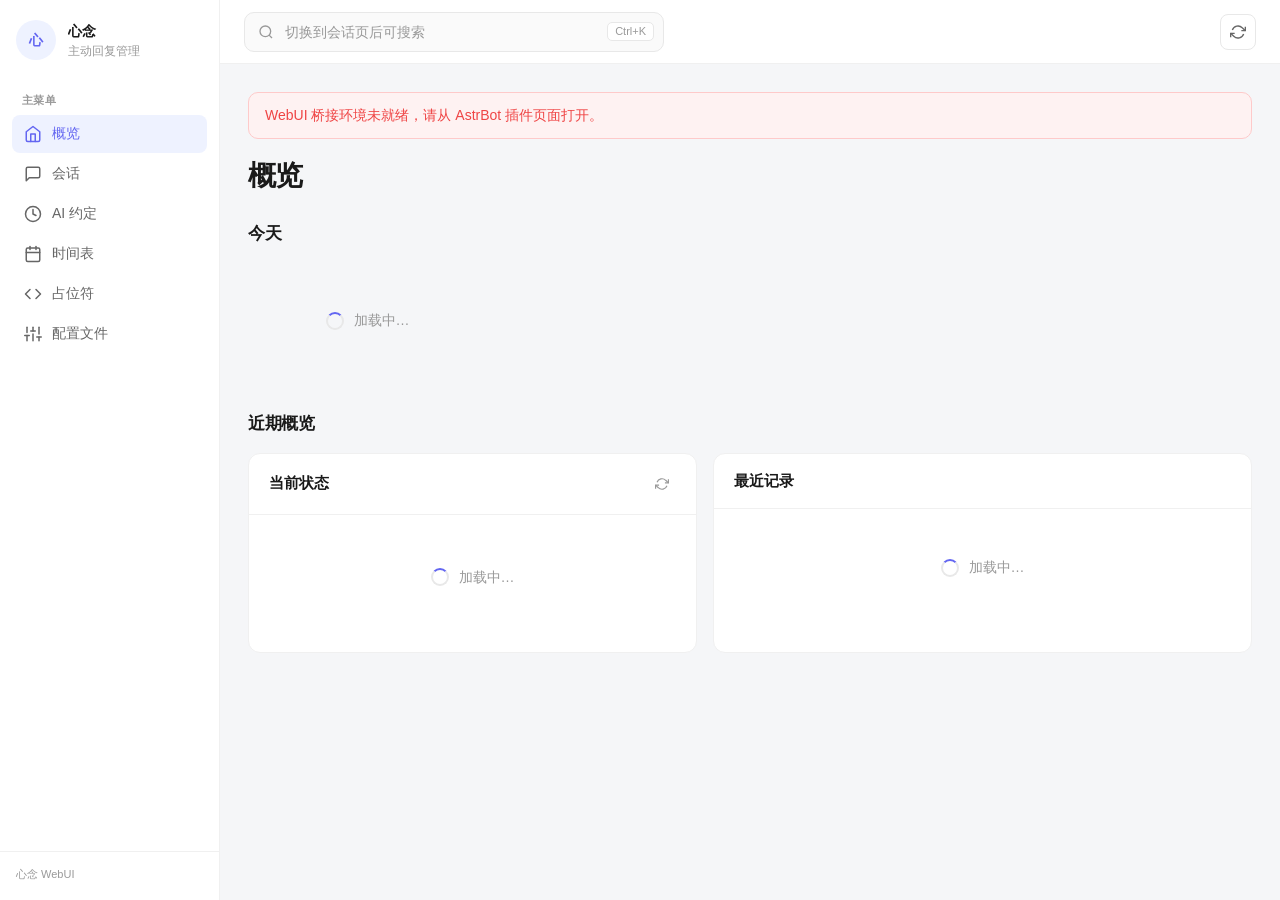
==== commit b28f0568: "feat(webui): 新增可视化配置文件页面 - WebUI 新增「配置文件」页：顶部 tab 切换分组，按字段类型渲染开关/输入/数字/下拉/文本域/列表编辑器 - 完善用户提示（descrip" ====
--- a/pages/webui/index.html
+++ b/pages/webui/index.html
@@ -49,6 +49,12 @@
             </span>
             <span class="nav-label" id="nav-label-placeholders"></span>
           </button>
+          <button type="button" class="nav-item" data-view="config" id="nav-config">
+            <span class="nav-icon" aria-hidden="true">
+              <svg viewBox="0 0 24 24"><line x1="4" y1="21" x2="4" y2="14"/><line x1="4" y1="10" x2="4" y2="3"/><line x1="12" y1="21" x2="12" y2="12"/><line x1="12" y1="8" x2="12" y2="3"/><line x1="20" y1="21" x2="20" y2="16"/><line x1="20" y1="12" x2="20" y2="3"/><line x1="1" y1="14" x2="7" y2="14"/><line x1="9" y1="8" x2="15" y2="8"/><line x1="17" y1="16" x2="23" y2="16"/></svg>
+            </span>
+            <span class="nav-label" id="nav-label-config"></span>
+          </button>
         </nav>
 
         <div class="sidebar-footer">
@@ -140,6 +146,27 @@
               <p class="page-subtitle" id="placeholders-subtitle"></p>
             </header>
             <div id="placeholders-container"></div>
+          </div>
+
+          <div class="view" id="view-config" data-view="config">
+            <header class="page-header">
+              <h1 class="page-title" id="page-title-config"></h1>
+              <p class="page-subtitle" id="config-subtitle"></p>
+            </header>
+
+            <div class="config-tabs" id="config-tabs" role="tablist" aria-label=""></div>
+
+            <div class="config-panel" id="config-panel">
+              <div class="loading"><div class="spinner"></div><span class="loading-text"></span></div>
+            </div>
+
+            <div class="config-actionbar" id="config-actionbar" style="display:none;">
+              <span class="config-dirty-hint" id="config-dirty-hint"></span>
+              <div class="config-actionbar-buttons">
+                <button type="button" class="btn btn-ghost btn-sm" id="config-reset"></button>
+                <button type="button" class="btn btn-primary btn-sm" id="config-save"></button>
+              </div>
+            </div>
           </div>
 
           <div class="view" id="view-calendar" data-view="calendar">
--- a/pages/webui/style.css
+++ b/pages/webui/style.css
@@ -1687,4 +1687,219 @@
     flex-direction: column;
     align-items: stretch;
   }
-}
+
+  .config-actionbar {
+    flex-direction: column;
+    align-items: stretch;
+    gap: 10px;
+  }
+
+  .config-actionbar-buttons {
+    justify-content: flex-end;
+  }
+}
+
+/* ==================== 配置文件（可视化编辑） ==================== */
+.config-tabs {
+  display: flex;
+  gap: 6px;
+  flex-wrap: wrap;
+  margin-bottom: 18px;
+  padding-bottom: 4px;
+}
+
+.config-tab {
+  appearance: none;
+  border: 1px solid var(--border-strong);
+  background: var(--surface);
+  color: var(--text-secondary);
+  padding: 8px 16px;
+  border-radius: 999px;
+  font-size: 0.8125rem;
+  font-weight: 500;
+  cursor: pointer;
+  transition: var(--ease);
+  white-space: nowrap;
+}
+
+.config-tab:hover {
+  border-color: var(--primary);
+  color: var(--primary);
+}
+
+.config-tab.active {
+  background: var(--primary);
+  border-color: var(--primary);
+  color: #fff;
+}
+
+.config-panel {
+  background: var(--surface);
+  border: 1px solid var(--border);
+  border-radius: var(--radius-lg);
+  padding: 8px 20px;
+}
+
+.config-form {
+  display: flex;
+  flex-direction: column;
+}
+
+.config-field {
+  padding: 18px 0;
+  border-bottom: 1px solid var(--border);
+}
+
+.config-field:last-child {
+  border-bottom: none;
+}
+
+.config-field-label {
+  display: block;
+  font-size: 0.9rem;
+  font-weight: 600;
+  color: var(--text);
+  margin-bottom: 8px;
+}
+
+.config-field-toggle-row {
+  display: flex;
+  align-items: center;
+  justify-content: space-between;
+  gap: 16px;
+}
+
+.config-field-toggle-row .config-field-label {
+  margin-bottom: 0;
+}
+
+.config-field-hint {
+  margin: 8px 0 0;
+  font-size: 0.78rem;
+  line-height: 1.5;
+  color: var(--text-muted);
+}
+
+.config-field-hint--obvious {
+  color: var(--warning);
+  background: var(--warning-soft);
+  border-radius: 8px;
+  padding: 8px 10px;
+}
+
+.config-input {
+  width: 100%;
+  padding: 10px 14px;
+  border: 1px solid var(--border-strong);
+  border-radius: 8px;
+  outline: none;
+  color: var(--text);
+  background: var(--surface);
+  font-size: 0.875rem;
+  font-family: var(--font);
+}
+
+.config-input:focus {
+  border-color: var(--primary);
+  box-shadow: 0 0 0 3px rgba(99, 102, 241, 0.12);
+}
+
+.config-textarea {
+  resize: vertical;
+  min-height: 64px;
+  line-height: 1.5;
+}
+
+select.config-input {
+  cursor: pointer;
+}
+
+.config-list {
+  display: flex;
+  flex-direction: column;
+  gap: 8px;
+}
+
+.config-list-items {
+  display: flex;
+  flex-direction: column;
+  gap: 8px;
+}
+
+.config-list-row {
+  display: flex;
+  gap: 8px;
+  align-items: flex-start;
+}
+
+.config-list-input {
+  flex: 1;
+  resize: vertical;
+  min-height: 40px;
+  line-height: 1.5;
+}
+
+.config-list-remove {
+  flex-shrink: 0;
+  width: 38px;
+  height: 38px;
+  display: inline-flex;
+  align-items: center;
+  justify-content: center;
+  border: 1px solid var(--border-strong);
+  background: var(--surface);
+  border-radius: 8px;
+  color: var(--text-muted);
+  cursor: pointer;
+  transition: var(--ease);
+}
+
+.config-list-remove:hover {
+  border-color: var(--danger);
+  color: var(--danger);
+  background: var(--danger-soft);
+}
+
+.config-list-remove svg {
+  width: 16px;
+  height: 16px;
+  fill: none;
+  stroke: currentColor;
+  stroke-width: 2;
+  stroke-linecap: round;
+  stroke-linejoin: round;
+}
+
+.config-list-add {
+  align-self: flex-start;
+}
+
+.config-actionbar {
+  position: sticky;
+  bottom: 0;
+  display: flex;
+  align-items: center;
+  justify-content: space-between;
+  gap: 16px;
+  margin-top: 16px;
+  padding: 14px 16px;
+  background: var(--surface);
+  border: 1px solid var(--border);
+  border-radius: var(--radius-lg);
+  box-shadow: 0 -2px 12px rgba(0, 0, 0, 0.04);
+}
+
+.config-actionbar-buttons {
+  display: flex;
+  gap: 10px;
+}
+
+.config-dirty-hint {
+  font-size: 0.8125rem;
+  color: var(--text-muted);
+}
+
+.config-dirty-hint.is-dirty {
+  color: var(--warning);
+  font-weight: 500;
+}
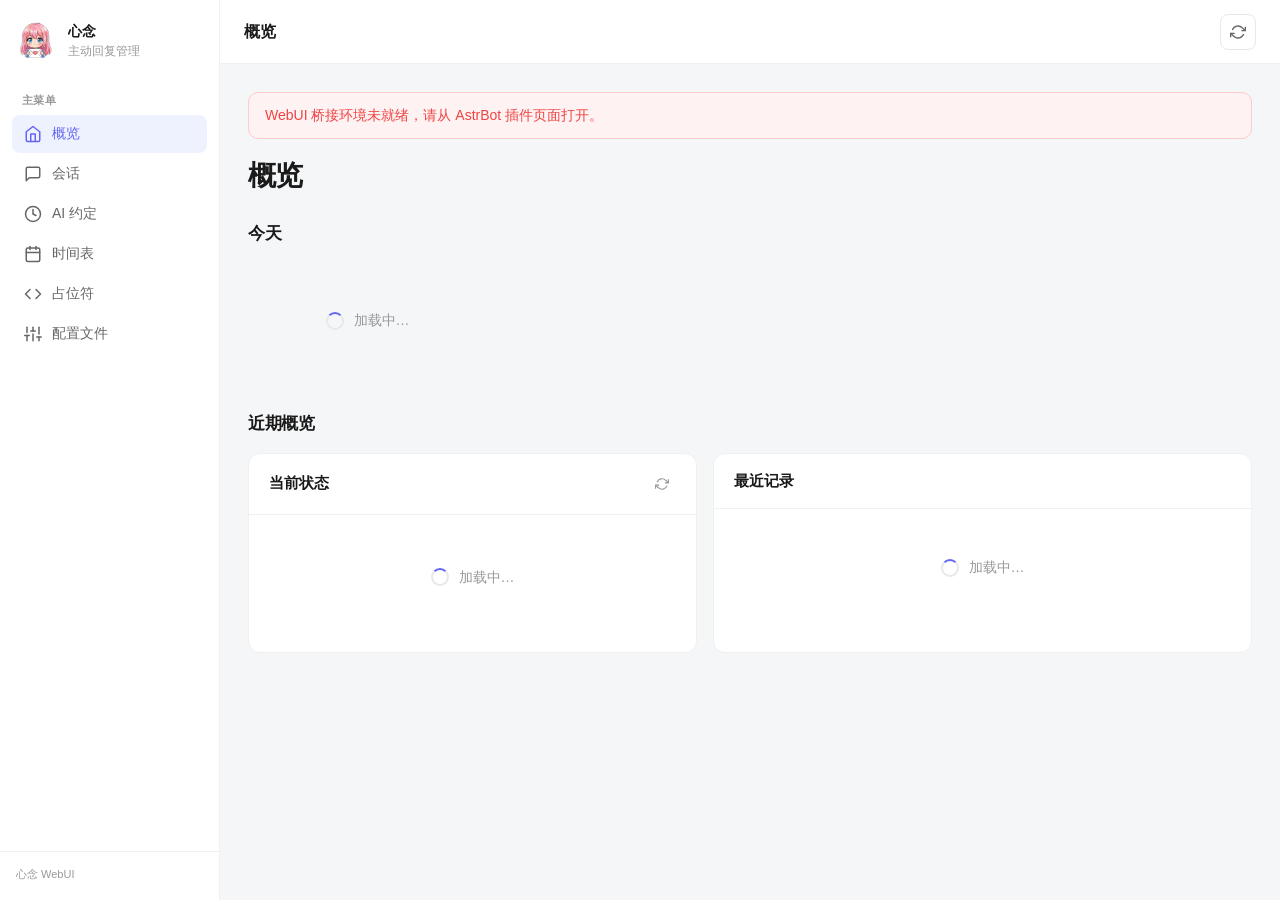
==== commit 0cd2d278: "feat(webui): remove search, add project logo, enrich dashboard, add calendar tabs Co-Authored-By: De" ====
--- a/pages/webui/index.html
+++ b/pages/webui/index.html
@@ -10,7 +10,9 @@
     <div class="app">
       <aside class="sidebar" id="sidebar">
         <div class="sidebar-user">
-          <div class="avatar" id="sidebar-avatar" aria-hidden="true"></div>
+          <div class="avatar" id="sidebar-avatar" aria-hidden="true">
+            <img src="./logo.png" alt="" class="avatar-img" />
+          </div>
           <div class="user-meta">
             <div class="user-name" id="sidebar-plugin-name"></div>
             <div class="user-role" id="sidebar-plugin-role"></div>
@@ -68,11 +70,7 @@
             <svg viewBox="0 0 24 24" aria-hidden="true"><line x1="3" y1="12" x2="21" y2="12"/><line x1="3" y1="6" x2="21" y2="6"/><line x1="3" y1="18" x2="21" y2="18"/></svg>
           </button>
 
-          <div class="search-box">
-            <svg class="search-icon" viewBox="0 0 24 24" aria-hidden="true"><circle cx="11" cy="11" r="8"/><line x1="21" y1="21" x2="16.65" y2="16.65"/></svg>
-            <input type="search" id="search-input" autocomplete="off" />
-            <kbd class="search-kbd" id="search-kbd" hidden></kbd>
-          </div>
+          <div class="topbar-title" id="topbar-title"></div>
 
           <div class="topbar-tools">
             <button type="button" class="tool-btn" id="btn-refresh" title="">
@@ -163,7 +161,6 @@
             <div class="config-actionbar" id="config-actionbar" style="display:none;">
               <span class="config-dirty-hint" id="config-dirty-hint"></span>
               <div class="config-actionbar-buttons">
-                <button type="button" class="btn btn-ghost btn-sm" id="config-reset"></button>
                 <button type="button" class="btn btn-primary btn-sm" id="config-save"></button>
               </div>
             </div>
@@ -175,44 +172,16 @@
               <p class="page-subtitle" id="calendar-subtitle"></p>
             </header>
 
-            <section class="content-section">
-              <div class="calendar-toggle-row">
-                <label class="switch">
-                  <input type="checkbox" id="calendar-enable-toggle" />
-                  <span class="switch-track" aria-hidden="true"></span>
-                </label>
-                <div class="calendar-toggle-text">
-                  <span class="calendar-toggle-label" id="calendar-enable-label"></span>
-                  <span class="calendar-toggle-hint" id="calendar-enable-hint"></span>
-                </div>
-              </div>
-            </section>
-
             <div id="calendar-disabled-state" style="display:none;"></div>
 
             <section class="content-section" id="calendar-body" style="display:none;">
-              <article class="panel" style="margin-bottom:16px;">
-                <header class="panel-head">
-                  <h3 class="panel-title" id="calendar-display-title"></h3>
-                </header>
-                <div class="panel-body">
-                  <div class="cal-settings-row">
-                    <div class="cal-form-field">
-                      <label id="cal-sep-label" for="cal-sep-input"></label>
-                      <input type="text" id="cal-sep-input" maxlength="20" />
-                      <span class="cal-field-hint" id="cal-sep-hint"></span>
-                    </div>
-                    <div class="cal-form-field">
-                      <label id="cal-empty-label" for="cal-empty-input"></label>
-                      <input type="text" id="cal-empty-input" maxlength="200" />
-                      <span class="cal-field-hint" id="cal-empty-hint"></span>
-                    </div>
-                    <button type="button" class="btn btn-ghost btn-sm" id="cal-settings-save"></button>
-                  </div>
-                </div>
-              </article>
-
-              <article class="panel" style="margin-bottom:16px;">
+              <div class="cal-tabs" id="cal-tabs" role="tablist">
+                <button type="button" class="cal-tab active" data-cal-tab="calendar" id="cal-tab-calendar" role="tab" aria-selected="true"></button>
+                <button type="button" class="cal-tab" data-cal-tab="ai" id="cal-tab-ai" role="tab" aria-selected="false"></button>
+              </div>
+
+              <div class="cal-tabpanel" id="cal-tabpanel-ai" data-cal-panel="ai" role="tabpanel" hidden>
+              <article class="panel">
                 <header class="panel-head">
                   <h3 class="panel-title" id="cal-ai-title"></h3>
                 </header>
@@ -250,7 +219,9 @@
                   </div>
                 </div>
               </article>
-
+              </div>
+
+              <div class="cal-tabpanel" id="cal-tabpanel-calendar" data-cal-panel="calendar" role="tabpanel">
               <article class="panel">
                 <header class="panel-head calendar-head">
                   <div class="calendar-nav">
@@ -277,6 +248,7 @@
                   <div class="calendar-grid" id="calendar-grid"></div>
                 </div>
               </article>
+              </div>
             </section>
           </div>
 
--- a/pages/webui/style.css
+++ b/pages/webui/style.css
@@ -87,11 +87,19 @@
   align-items: center;
   justify-content: center;
   flex-shrink: 0;
+  overflow: hidden;
   border-radius: 50%;
   color: var(--primary);
   background: var(--primary-soft);
   font-size: 0.875rem;
   font-weight: 700;
+}
+
+.avatar-img {
+  width: 100%;
+  height: 100%;
+  object-fit: cover;
+  display: block;
 }
 
 .user-name {
@@ -222,60 +230,16 @@
   stroke-width: 2;
 }
 
-.search-box {
-  position: relative;
-  display: flex;
+.topbar-title {
   flex: 1;
-  max-width: 420px;
-  align-items: center;
-}
-
-.search-icon {
-  position: absolute;
-  left: 14px;
-  width: 16px;
-  height: 16px;
-  stroke: var(--text-muted);
-  fill: none;
-  stroke-width: 2;
-  pointer-events: none;
-}
-
-.search-box input {
-  width: 100%;
-  height: 40px;
-  padding: 0 72px 0 40px;
-  border: 1px solid var(--border-strong);
-  border-radius: 10px;
-  outline: none;
+  min-width: 0;
+  overflow: hidden;
   color: var(--text);
-  background: #fafafa;
-  font-size: 0.875rem;
-  transition: border-color var(--ease), background var(--ease), box-shadow var(--ease);
-}
-
-.search-box input:focus {
-  border-color: var(--primary);
-  background: var(--surface);
-  box-shadow: 0 0 0 3px rgba(99, 102, 241, 0.1);
-}
-
-.search-box input::placeholder {
-  color: var(--text-muted);
-}
-
-.search-kbd {
-  position: absolute;
-  right: 10px;
-  padding: 3px 7px;
-  border: 1px solid var(--border-strong);
-  border-radius: 5px;
-  color: var(--text-muted);
-  background: var(--surface);
-  font-family: var(--font);
-  font-size: 0.6875rem;
-  line-height: 1;
-  pointer-events: none;
+  font-size: 1rem;
+  font-weight: 600;
+  letter-spacing: -0.01em;
+  text-overflow: ellipsis;
+  white-space: nowrap;
 }
 
 .topbar-tools {
@@ -423,6 +387,17 @@
 
 .metric-value--success {
   color: var(--success);
+}
+
+.metric-value--warning {
+  color: var(--warning);
+}
+
+.metric-hint {
+  margin-top: 6px;
+  color: var(--text-muted);
+  font-size: 0.75rem;
+  font-weight: 500;
 }
 
 .metric-value .status-text {
@@ -1193,14 +1168,6 @@
     display: inline-flex;
   }
 
-  .search-kbd {
-    display: none;
-  }
-
-  .search-box {
-    max-width: none;
-  }
-
   .metrics-grid {
     grid-template-columns: repeat(2, 1fr);
   }
@@ -1238,6 +1205,39 @@
 }
 
 /* —— Calendar —— */
+.cal-tabs {
+  display: flex;
+  gap: 6px;
+  flex-wrap: wrap;
+  margin-bottom: 18px;
+  padding-bottom: 4px;
+}
+
+.cal-tab {
+  appearance: none;
+  border: 1px solid var(--border-strong);
+  background: var(--surface);
+  color: var(--text-secondary);
+  padding: 8px 16px;
+  border-radius: 999px;
+  font-size: 0.8125rem;
+  font-weight: 500;
+  cursor: pointer;
+  transition: var(--ease);
+  white-space: nowrap;
+}
+
+.cal-tab:hover {
+  border-color: var(--primary);
+  color: var(--primary);
+}
+
+.cal-tab.active {
+  background: var(--primary);
+  border-color: var(--primary);
+  color: #fff;
+}
+
 .btn-sm {
   min-height: 30px;
   padding: 0 10px;
@@ -1762,15 +1762,42 @@
   margin-bottom: 8px;
 }
 
-.config-field-toggle-row {
+.config-field-head {
   display: flex;
   align-items: center;
   justify-content: space-between;
-  gap: 16px;
-}
-
-.config-field-toggle-row .config-field-label {
+  gap: 12px;
+  margin-bottom: 8px;
+}
+
+.config-field-head .config-field-label {
   margin-bottom: 0;
+}
+
+.config-field-head-actions {
+  display: flex;
+  align-items: center;
+  gap: 10px;
+  flex-shrink: 0;
+}
+
+.config-field-reset {
+  border: 1px solid var(--danger);
+  background: none;
+  padding: 3px 10px;
+  font-size: 0.75rem;
+  color: var(--danger);
+  cursor: pointer;
+  border-radius: 6px;
+  white-space: nowrap;
+  transition:
+    color 0.15s ease,
+    background 0.15s ease;
+}
+
+.config-field-reset:hover {
+  color: #fff;
+  background: var(--danger);
 }
 
 .config-field-hint {
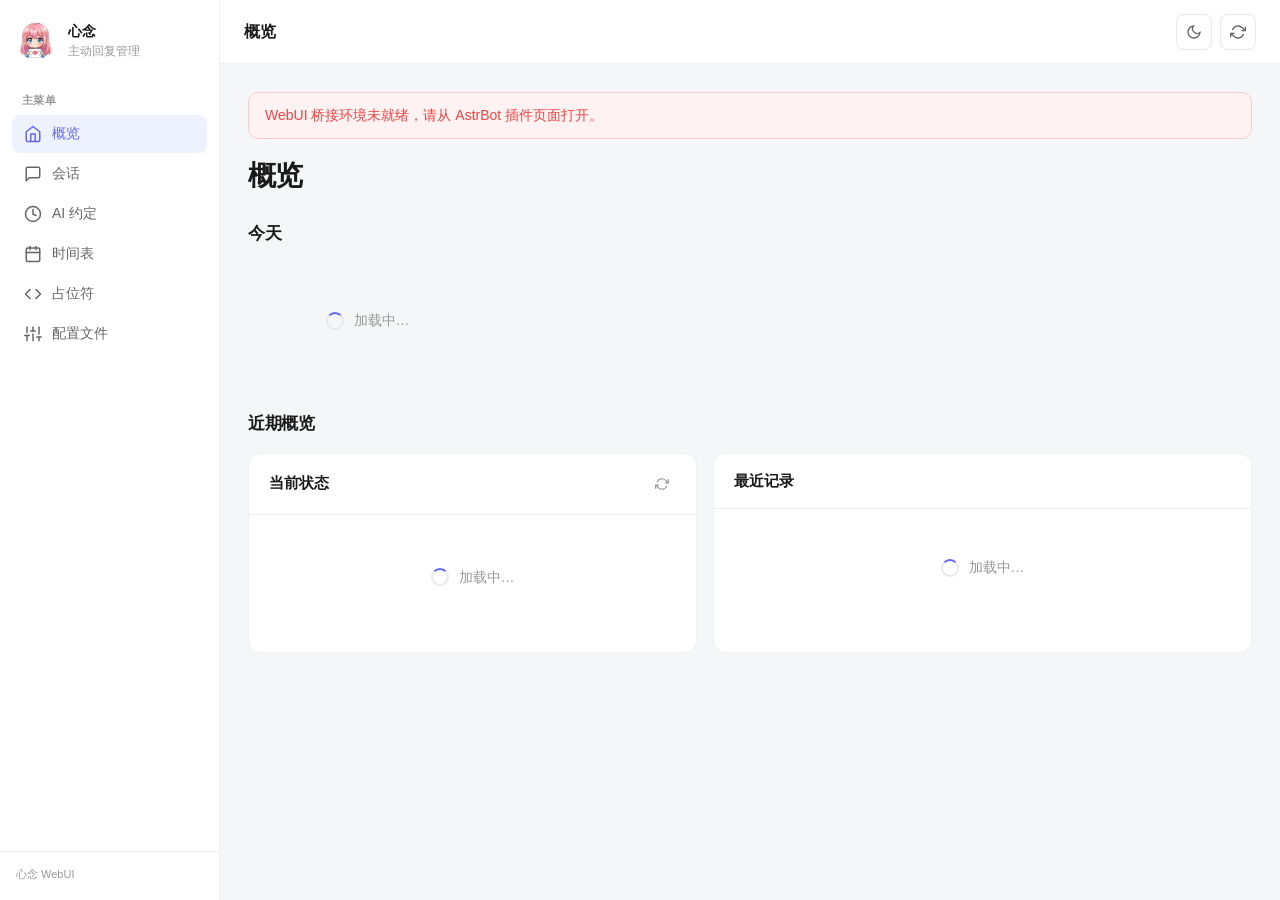
==== commit 310877e3: "feat(webui): 新增深色模式主题切换 - 顶栏新增主题切换按钮（日/月图标），localStorage 记忆，默认跟随系统 prefers-color-scheme - head 内联脚本先" ====
--- a/pages/webui/index.html
+++ b/pages/webui/index.html
@@ -4,6 +4,24 @@
     <meta charset="utf-8" />
     <meta name="viewport" content="width=device-width, initial-scale=1" />
     <title></title>
+    <script>
+      // 在样式加载前确定主题，避免浅色闪烁（FOUC）。优先级：用户记忆 > 系统偏好。
+      (function () {
+        try {
+          var stored = localStorage.getItem("astrbot-proactive-theme");
+          var theme =
+            stored === "dark" || stored === "light"
+              ? stored
+              : window.matchMedia &&
+                  window.matchMedia("(prefers-color-scheme: dark)").matches
+                ? "dark"
+                : "light";
+          document.documentElement.setAttribute("data-theme", theme);
+        } catch (e) {
+          document.documentElement.setAttribute("data-theme", "light");
+        }
+      })();
+    </script>
     <link rel="stylesheet" href="./style.css" />
   </head>
   <body>
@@ -73,6 +91,10 @@
           <div class="topbar-title" id="topbar-title"></div>
 
           <div class="topbar-tools">
+            <button type="button" class="tool-btn" id="btn-theme" title="" aria-label="">
+              <svg class="icon-theme-light" viewBox="0 0 24 24" aria-hidden="true"><circle cx="12" cy="12" r="5"/><line x1="12" y1="1" x2="12" y2="3"/><line x1="12" y1="21" x2="12" y2="23"/><line x1="4.22" y1="4.22" x2="5.64" y2="5.64"/><line x1="18.36" y1="18.36" x2="19.78" y2="19.78"/><line x1="1" y1="12" x2="3" y2="12"/><line x1="21" y1="12" x2="23" y2="12"/><line x1="4.22" y1="19.78" x2="5.64" y2="18.36"/><line x1="18.36" y1="5.64" x2="19.78" y2="4.22"/></svg>
+              <svg class="icon-theme-dark" viewBox="0 0 24 24" aria-hidden="true"><path d="M21 12.79A9 9 0 1 1 11.21 3 7 7 0 0 0 21 12.79z"/></svg>
+            </button>
             <button type="button" class="tool-btn" id="btn-refresh" title="">
               <svg viewBox="0 0 24 24" aria-hidden="true"><path d="M23 4v6h-6"/><path d="M1 20v-6h6"/><path d="M3.51 9a9 9 0 0 1 14.85-3.36L23 10M1 14l4.64 4.36A9 9 0 0 0 20.49 15"/></svg>
             </button>
--- a/pages/webui/style.css
+++ b/pages/webui/style.css
@@ -1,7 +1,13 @@
 :root {
+  color-scheme: light;
   --bg: #f5f6f8;
   --sidebar-bg: #ffffff;
   --surface: #ffffff;
+  /* 次级中性表面：导航/按钮悬停、代码块、行悬停等 */
+  --surface-subtle: #f9fafb;
+  --surface-muted: #f3f4f6;
+  --surface-alt: #fafafa;
+  --row-hover: #f5f5ff;
   --border: #f0f0f0;
   --border-strong: #e8e8e8;
   --text: #1a1a1a;
@@ -10,12 +16,31 @@
   --primary: #6366f1;
   --primary-hover: #4f46e5;
   --primary-soft: #eef2ff;
+  --primary-border: #c7d2fe;
   --success: #10b981;
   --success-soft: #ecfdf5;
+  --success-text: #047857;
+  --success-border: #bbf7d0;
   --warning: #f59e0b;
   --warning-soft: #fffbeb;
+  --warning-text: #b45309;
+  --warning-border: #fde68a;
   --danger: #ef4444;
+  --danger-hover: #dc2626;
   --danger-soft: #fef2f2;
+  --danger-border: #fecaca;
+  --info-text: #6b7280;
+  --info-soft: #f3f4f6;
+  --neutral-dim: #d1d5db;
+  --on-accent: #ffffff;
+  --overlay: rgba(0, 0, 0, 0.25);
+  --overlay-strong: rgba(0, 0, 0, 0.3);
+  --focus-ring: rgba(99, 102, 241, 0.12);
+  --shadow-sm: 0 1px 2px rgba(0, 0, 0, 0.2);
+  --shadow-md: 0 8px 30px rgba(0, 0, 0, 0.1);
+  --shadow-lg: 0 16px 48px rgba(0, 0, 0, 0.12);
+  --shadow-sidebar: 4px 0 24px rgba(0, 0, 0, 0.08);
+  --shadow-bar: 0 -2px 12px rgba(0, 0, 0, 0.04);
   --sidebar-w: 220px;
   --topbar-h: 64px;
   --radius: 10px;
@@ -23,6 +48,50 @@
   --font: -apple-system, BlinkMacSystemFont, "Segoe UI", "Noto Sans SC", "PingFang SC", sans-serif;
   --mono: ui-monospace, Consolas, monospace;
   --ease: 160ms ease;
+}
+
+[data-theme="dark"] {
+  color-scheme: dark;
+  --bg: #0f1115;
+  --sidebar-bg: #181b20;
+  --surface: #1e2127;
+  --surface-subtle: #23272e;
+  --surface-muted: #262b33;
+  --surface-alt: #20242b;
+  --row-hover: rgba(99, 102, 241, 0.14);
+  --border: #2a2e36;
+  --border-strong: #353a44;
+  --text: #e6e8ec;
+  --text-secondary: #aab0bb;
+  --text-muted: #7d838f;
+  --primary: #818cf8;
+  --primary-hover: #a5b4fc;
+  --primary-soft: rgba(99, 102, 241, 0.2);
+  --primary-border: rgba(129, 140, 248, 0.4);
+  --success: #34d399;
+  --success-soft: rgba(16, 185, 129, 0.16);
+  --success-text: #6ee7b7;
+  --success-border: rgba(52, 211, 153, 0.4);
+  --warning: #fbbf24;
+  --warning-soft: rgba(245, 158, 11, 0.16);
+  --warning-text: #fcd34d;
+  --warning-border: rgba(251, 191, 36, 0.4);
+  --danger: #f87171;
+  --danger-hover: #ef4444;
+  --danger-soft: rgba(239, 68, 68, 0.16);
+  --danger-border: rgba(248, 113, 113, 0.4);
+  --info-text: #9ca3af;
+  --info-soft: #262b33;
+  --neutral-dim: #4b5563;
+  --on-accent: #ffffff;
+  --overlay: rgba(0, 0, 0, 0.55);
+  --overlay-strong: rgba(0, 0, 0, 0.6);
+  --focus-ring: rgba(129, 140, 248, 0.35);
+  --shadow-sm: 0 1px 2px rgba(0, 0, 0, 0.5);
+  --shadow-md: 0 8px 30px rgba(0, 0, 0, 0.5);
+  --shadow-lg: 0 16px 48px rgba(0, 0, 0, 0.6);
+  --shadow-sidebar: 4px 0 24px rgba(0, 0, 0, 0.5);
+  --shadow-bar: 0 -2px 12px rgba(0, 0, 0, 0.4);
 }
 
 *,
@@ -154,7 +223,7 @@
 
 .nav-item:hover {
   color: var(--text);
-  background: #f9fafb;
+  background: var(--surface-subtle);
 }
 
 .nav-item.active {
@@ -273,19 +342,36 @@
 
 .tool-btn:hover {
   color: var(--primary);
-  border-color: #c7d2fe;
+  border-color: var(--primary-border);
   background: var(--primary-soft);
+}
+
+/* 主题切换：浅色时显示月亮（去暗），深色时显示太阳（回亮） */
+#btn-theme .icon-theme-dark {
+  display: block;
+}
+
+#btn-theme .icon-theme-light {
+  display: none;
+}
+
+[data-theme="dark"] #btn-theme .icon-theme-dark {
+  display: none;
+}
+
+[data-theme="dark"] #btn-theme .icon-theme-light {
+  display: block;
 }
 
 .tool-btn-primary {
   border-color: var(--primary);
-  color: #fff;
+  color: var(--on-accent);
   background: var(--primary);
 }
 
 .tool-btn-primary:hover {
   border-color: var(--primary-hover);
-  color: #fff;
+  color: var(--on-accent);
   background: var(--primary-hover);
 }
 
@@ -419,7 +505,7 @@
 }
 
 .status-dot.stopped {
-  background: #d1d5db;
+  background: var(--neutral-dim);
 }
 
 /* —— Panels —— */
@@ -541,7 +627,7 @@
 
 .tag.off {
   color: var(--text-muted);
-  background: #f3f4f6;
+  background: var(--surface-muted);
 }
 
 .tag-dot {
@@ -605,13 +691,13 @@
 }
 
 .activity-pill.warning {
-  color: #b45309;
+  color: var(--warning-text);
   background: var(--warning-soft);
 }
 
 .activity-pill.info {
-  color: #6b7280;
-  background: #f3f4f6;
+  color: var(--info-text);
+  background: var(--info-soft);
 }
 
 /* —— Table —— */
@@ -645,7 +731,7 @@
 }
 
 tbody tr:hover {
-  background: #fafafa;
+  background: var(--surface-alt);
 }
 
 td {
@@ -670,16 +756,16 @@
 
 .badge-secondary {
   color: var(--text-secondary);
-  background: #f3f4f6;
+  background: var(--surface-muted);
 }
 
 .badge-success {
-  color: #047857;
+  color: var(--success-text);
   background: var(--success-soft);
 }
 
 .badge-warning {
-  color: #b45309;
+  color: var(--warning-text);
   background: var(--warning-soft);
 }
 
@@ -692,7 +778,7 @@
   padding: 2px 6px;
   border-radius: 4px;
   color: var(--text-secondary);
-  background: #f3f4f6;
+  background: var(--surface-muted);
   font-family: var(--mono);
   font-size: 0.8125rem;
 }
@@ -812,7 +898,7 @@
 }
 
 .btn-primary {
-  color: #fff;
+  color: var(--on-accent);
   background: var(--primary);
 }
 
@@ -827,16 +913,16 @@
 }
 
 .btn-ghost:hover:not(:disabled) {
-  background: #f9fafb;
+  background: var(--surface-subtle);
 }
 
 .btn-danger {
-  color: #fff;
+  color: var(--on-accent);
   background: var(--danger);
 }
 
 .btn-danger:hover:not(:disabled) {
-  background: #dc2626;
+  background: var(--danger-hover);
 }
 
 .btn:disabled {
@@ -859,8 +945,8 @@
   justify-content: center;
   margin-bottom: 14px;
   border-radius: 50%;
-  color: #d1d5db;
-  background: #f9fafb;
+  color: var(--neutral-dim);
+  background: var(--surface-subtle);
 }
 
 .empty-state-icon svg {
@@ -916,7 +1002,7 @@
 }
 
 .alert-error {
-  border: 1px solid #fecaca;
+  border: 1px solid var(--danger-border);
   color: var(--danger);
   background: var(--danger-soft);
 }
@@ -931,24 +1017,24 @@
   border: 1px solid var(--border);
   border-radius: var(--radius);
   background: var(--surface);
-  box-shadow: 0 8px 30px rgba(0, 0, 0, 0.1);
+  box-shadow: var(--shadow-md);
   font-size: 0.875rem;
   animation: toast-in 200ms ease;
 }
 
 .toast-success {
-  border-color: #bbf7d0;
+  border-color: var(--success-border);
   background: var(--success-soft);
 }
 
 .toast-error {
-  border-color: #fecaca;
+  border-color: var(--danger-border);
   background: var(--danger-soft);
 }
 
 .toast-warning {
-  border-color: #fde68a;
-  background: var(--warning-soft, #fffbeb);
+  border-color: var(--warning-border);
+  background: var(--warning-soft);
 }
 
 @keyframes toast-in {
@@ -968,7 +1054,7 @@
 }
 
 .row-clickable:hover {
-  background: #f5f5ff !important;
+  background: var(--row-hover) !important;
 }
 
 /* —— Schedule prompt cell —— */
@@ -1039,7 +1125,7 @@
   border: 1px solid var(--border);
   border-radius: 6px;
   color: var(--text-secondary);
-  background: #fafafa;
+  background: var(--surface-alt);
   font-size: 0.8125rem;
   line-height: 1.5;
   white-space: pre-wrap;
@@ -1055,7 +1141,7 @@
   align-items: center;
   justify-content: center;
   padding: 20px;
-  background: rgba(0, 0, 0, 0.25);
+  background: var(--overlay);
   backdrop-filter: blur(2px);
 }
 
@@ -1066,7 +1152,7 @@
   border: 1px solid var(--border);
   border-radius: var(--radius-lg);
   background: var(--surface);
-  box-shadow: 0 16px 48px rgba(0, 0, 0, 0.12);
+  box-shadow: var(--shadow-lg);
 }
 
 .dialog-lg {
@@ -1119,7 +1205,7 @@
 
 input[type="text"]:focus {
   border-color: var(--primary);
-  box-shadow: 0 0 0 3px rgba(99, 102, 241, 0.12);
+  box-shadow: 0 0 0 3px var(--focus-ring);
 }
 
 .form-hint {
@@ -1135,7 +1221,7 @@
   position: fixed;
   inset: 0;
   z-index: 30;
-  background: rgba(0, 0, 0, 0.3);
+  background: var(--overlay-strong);
 }
 
 .first-visit .content {
@@ -1153,7 +1239,7 @@
     left: 0;
     bottom: 0;
     transform: translateX(-100%);
-    box-shadow: 4px 0 24px rgba(0, 0, 0, 0.08);
+    box-shadow: var(--shadow-sidebar);
   }
 
   .sidebar.is-open {
@@ -1235,7 +1321,7 @@
 .cal-tab.active {
   background: var(--primary);
   border-color: var(--primary);
-  color: #fff;
+  color: var(--on-accent);
 }
 
 .btn-sm {
@@ -1275,9 +1361,9 @@
   left: 2px;
   width: 20px;
   height: 20px;
-  background: #fff;
+  background: var(--on-accent);
   border-radius: 50%;
-  box-shadow: 0 1px 2px rgba(0, 0, 0, 0.2);
+  box-shadow: var(--shadow-sm);
   transition: transform var(--ease);
 }
 
@@ -1730,7 +1816,7 @@
 .config-tab.active {
   background: var(--primary);
   border-color: var(--primary);
-  color: #fff;
+  color: var(--on-accent);
 }
 
 .config-panel {
@@ -1796,7 +1882,7 @@
 }
 
 .config-field-reset:hover {
-  color: #fff;
+  color: var(--on-accent);
   background: var(--danger);
 }
 
@@ -1828,7 +1914,7 @@
 
 .config-input:focus {
   border-color: var(--primary);
-  box-shadow: 0 0 0 3px rgba(99, 102, 241, 0.12);
+  box-shadow: 0 0 0 3px var(--focus-ring);
 }
 
 .config-textarea {
@@ -1913,7 +1999,7 @@
   background: var(--surface);
   border: 1px solid var(--border);
   border-radius: var(--radius-lg);
-  box-shadow: 0 -2px 12px rgba(0, 0, 0, 0.04);
+  box-shadow: var(--shadow-bar);
 }
 
 .config-actionbar-buttons {
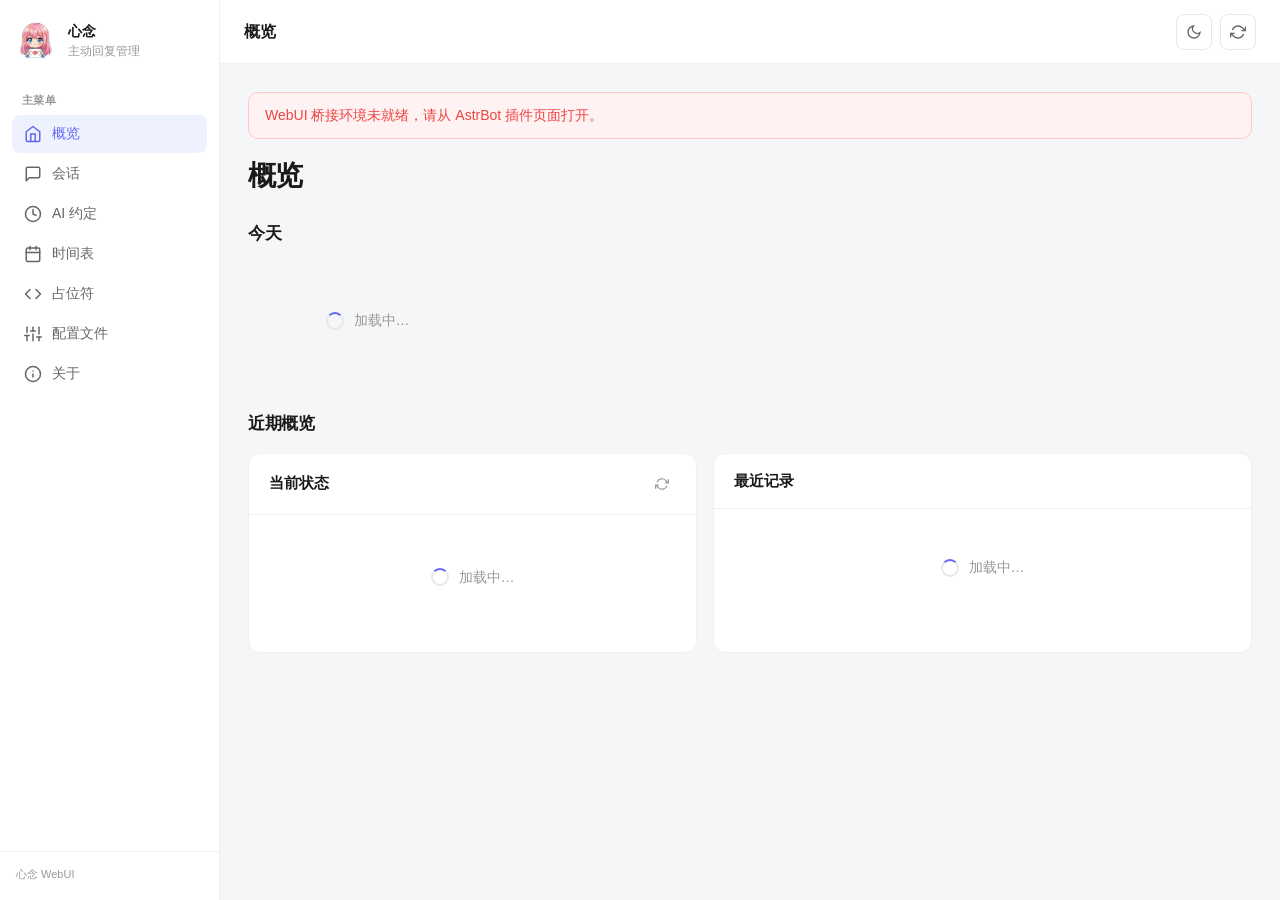
==== commit 194194be: "feat(webui): 新增「关于」页，动态展示版本号与更新日志 - 后端新增 /about API，动态读取根目录 metadata.yaml 与 CHANGELOG.md - WebUI 新增「" ====
--- a/pages/webui/index.html
+++ b/pages/webui/index.html
@@ -75,6 +75,12 @@
             </span>
             <span class="nav-label" id="nav-label-config"></span>
           </button>
+          <button type="button" class="nav-item" data-view="about" id="nav-about">
+            <span class="nav-icon" aria-hidden="true">
+              <svg viewBox="0 0 24 24"><circle cx="12" cy="12" r="10"/><line x1="12" y1="16" x2="12" y2="12"/><line x1="12" y1="8" x2="12.01" y2="8"/></svg>
+            </span>
+            <span class="nav-label" id="nav-label-about"></span>
+          </button>
         </nav>
 
         <div class="sidebar-footer">
@@ -311,6 +317,35 @@
               </div>
             </article>
           </div>
+
+          <div class="view" id="view-about" data-view="about">
+            <header class="page-header">
+              <h1 class="page-title" id="page-title-about"></h1>
+              <p class="page-subtitle" id="about-subtitle"></p>
+            </header>
+
+            <section class="content-section">
+              <article class="panel">
+                <header class="panel-head">
+                  <h3 class="panel-title" id="hdr-about-version"></h3>
+                </header>
+                <div class="panel-body" id="about-version-rows">
+                  <div class="loading"><div class="spinner"></div><span class="loading-text"></span></div>
+                </div>
+              </article>
+            </section>
+
+            <section class="content-section">
+              <article class="panel">
+                <header class="panel-head">
+                  <h3 class="panel-title" id="hdr-about-changelog"></h3>
+                </header>
+                <div class="panel-body changelog-body" id="about-changelog">
+                  <div class="loading"><div class="spinner"></div><span class="loading-text"></span></div>
+                </div>
+              </article>
+            </section>
+          </div>
         </main>
       </div>
     </div>
--- a/pages/webui/style.css
+++ b/pages/webui/style.css
@@ -637,6 +637,65 @@
   background: currentColor;
 }
 
+/* —— Changelog (About page) —— */
+.changelog-body {
+  font-size: 0.875rem;
+  line-height: 1.7;
+  color: var(--text-secondary);
+}
+
+.changelog-body .cl-h {
+  color: var(--text);
+  line-height: 1.4;
+}
+
+.changelog-body .cl-h-major {
+  margin: 22px 0 8px;
+  padding-bottom: 6px;
+  border-bottom: 1px solid var(--border);
+  font-size: 1rem;
+  font-weight: 700;
+}
+
+.changelog-body .cl-h-major:first-child {
+  margin-top: 0;
+}
+
+.changelog-body .cl-h-minor {
+  margin: 14px 0 6px;
+  font-size: 0.875rem;
+  font-weight: 600;
+  color: var(--primary);
+}
+
+.changelog-body .cl-p {
+  margin: 6px 0;
+}
+
+.changelog-body .cl-list {
+  margin: 4px 0;
+  padding-left: 1.3em;
+  list-style: disc;
+}
+
+.changelog-body .cl-list .cl-list {
+  margin: 2px 0;
+  list-style: circle;
+}
+
+.changelog-body li {
+  margin: 3px 0;
+}
+
+.changelog-body a {
+  color: var(--primary);
+  text-decoration: none;
+}
+
+.changelog-body a:hover {
+  text-decoration: underline;
+}
+
 /* —— Activity list —— */
 .activity-list {
   display: flex;
@@ -1713,14 +1772,14 @@
   border: 1px solid var(--border-strong);
   border-radius: 6px;
   background: var(--surface);
-  color: var(--text-primary);
+  color: var(--text);
   font-size: 0.85rem;
   box-sizing: border-box;
 }
 
 .cal-ai-edit:focus {
   outline: none;
-  border-color: var(--accent, #6366f1);
+  border-color: var(--primary);
 }
 
 .cal-ai-edit-month,
@@ -1917,6 +1976,25 @@
   box-shadow: 0 0 0 3px var(--focus-ring);
 }
 
+/* 联动隐藏：不满足显示条件的从属字段 */
+.config-field--hidden {
+  display: none;
+}
+
+/* 正则即时校验：编译失败的输入框标红 */
+.config-input--invalid,
+.config-input--invalid:focus {
+  border-color: var(--danger);
+  box-shadow: 0 0 0 3px var(--danger-soft);
+}
+
+.config-field-error {
+  margin: 6px 0 0;
+  font-size: 0.78rem;
+  line-height: 1.5;
+  color: var(--danger);
+}
+
 .config-textarea {
   resize: vertical;
   min-height: 64px;
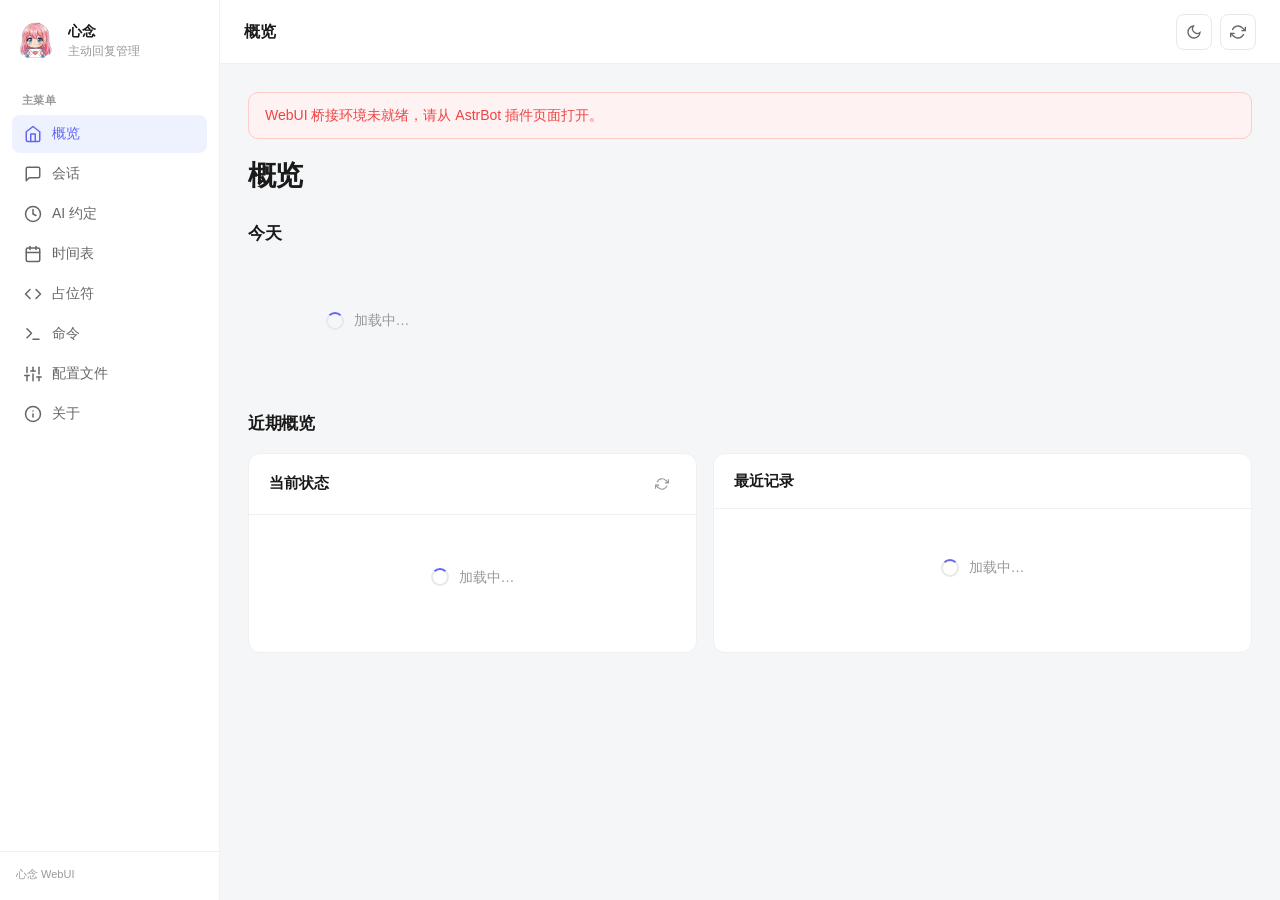
==== commit 027d4961: "feat(commands): 统一命令系统单一真相源 + WebUI 命令页 - 新增 commands/command_catalog.py 作为命令/子命令/权限/说明的唯一声明处 - help" ====
--- a/pages/webui/index.html
+++ b/pages/webui/index.html
@@ -69,6 +69,12 @@
             </span>
             <span class="nav-label" id="nav-label-placeholders"></span>
           </button>
+          <button type="button" class="nav-item" data-view="commands" id="nav-commands">
+            <span class="nav-icon" aria-hidden="true">
+              <svg viewBox="0 0 24 24"><polyline points="4 17 10 11 4 5"/><line x1="12" y1="19" x2="20" y2="19"/></svg>
+            </span>
+            <span class="nav-label" id="nav-label-commands"></span>
+          </button>
           <button type="button" class="nav-item" data-view="config" id="nav-config">
             <span class="nav-icon" aria-hidden="true">
               <svg viewBox="0 0 24 24"><line x1="4" y1="21" x2="4" y2="14"/><line x1="4" y1="10" x2="4" y2="3"/><line x1="12" y1="21" x2="12" y2="12"/><line x1="12" y1="8" x2="12" y2="3"/><line x1="20" y1="21" x2="20" y2="16"/><line x1="20" y1="12" x2="20" y2="3"/><line x1="1" y1="14" x2="7" y2="14"/><line x1="9" y1="8" x2="15" y2="8"/><line x1="17" y1="16" x2="23" y2="16"/></svg>
@@ -172,6 +178,14 @@
               <p class="page-subtitle" id="placeholders-subtitle"></p>
             </header>
             <div id="placeholders-container"></div>
+          </div>
+
+          <div class="view" id="view-commands" data-view="commands">
+            <header class="page-header">
+              <h1 class="page-title" id="page-title-commands"></h1>
+              <p class="page-subtitle" id="commands-subtitle"></p>
+            </header>
+            <div id="commands-container"></div>
           </div>
 
           <div class="view" id="view-config" data-view="config">
--- a/pages/webui/style.css
+++ b/pages/webui/style.css
@@ -911,6 +911,102 @@
   color: var(--success);
 }
 
+/* ==================== 命令页 ==================== */
+.cmd-group + .cmd-group {
+  margin-top: 20px;
+}
+
+.cmd-list {
+  display: flex;
+  flex-direction: column;
+  gap: 12px;
+}
+
+.cmd-item {
+  padding: 12px 14px;
+  border: 1px solid var(--border-strong);
+  border-radius: var(--radius);
+  background: var(--surface);
+}
+
+.cmd-item-head {
+  display: flex;
+  align-items: center;
+  flex-wrap: wrap;
+  gap: 8px;
+}
+
+.cmd-usage {
+  color: var(--primary);
+  background: var(--primary-soft);
+  padding: 2px 8px;
+  border-radius: var(--radius-sm, 6px);
+  font-size: 0.8125rem;
+  font-weight: 600;
+}
+
+.cmd-badge {
+  display: inline-flex;
+  align-items: center;
+  padding: 1px 8px;
+  border-radius: 999px;
+  font-size: 0.6875rem;
+  font-weight: 600;
+  line-height: 1.6;
+}
+
+.cmd-badge-admin {
+  color: var(--warning, #b45309);
+  background: var(--warning-soft, rgba(245, 158, 11, 0.14));
+}
+
+.cmd-desc {
+  margin: 8px 0 0;
+  color: var(--text-secondary);
+  font-size: 0.8125rem;
+  line-height: 1.5;
+}
+
+.cmd-subs {
+  margin-top: 10px;
+  padding-top: 10px;
+  border-top: 1px dashed var(--border-strong);
+}
+
+.cmd-subs-label {
+  color: var(--text-muted);
+  font-size: 0.75rem;
+  font-weight: 600;
+  margin-bottom: 6px;
+}
+
+.cmd-subs-list {
+  display: grid;
+  grid-template-columns: repeat(auto-fill, minmax(240px, 1fr));
+  gap: 6px 16px;
+}
+
+.cmd-sub {
+  display: flex;
+  align-items: baseline;
+  gap: 8px;
+}
+
+.cmd-sub-name {
+  color: var(--primary);
+  background: transparent;
+  padding: 0;
+  font-size: 0.75rem;
+  font-weight: 600;
+  white-space: nowrap;
+}
+
+.cmd-sub-desc {
+  color: var(--text-secondary);
+  font-size: 0.75rem;
+  line-height: 1.4;
+}
+
 .text-muted {
   color: var(--text-muted);
 }
